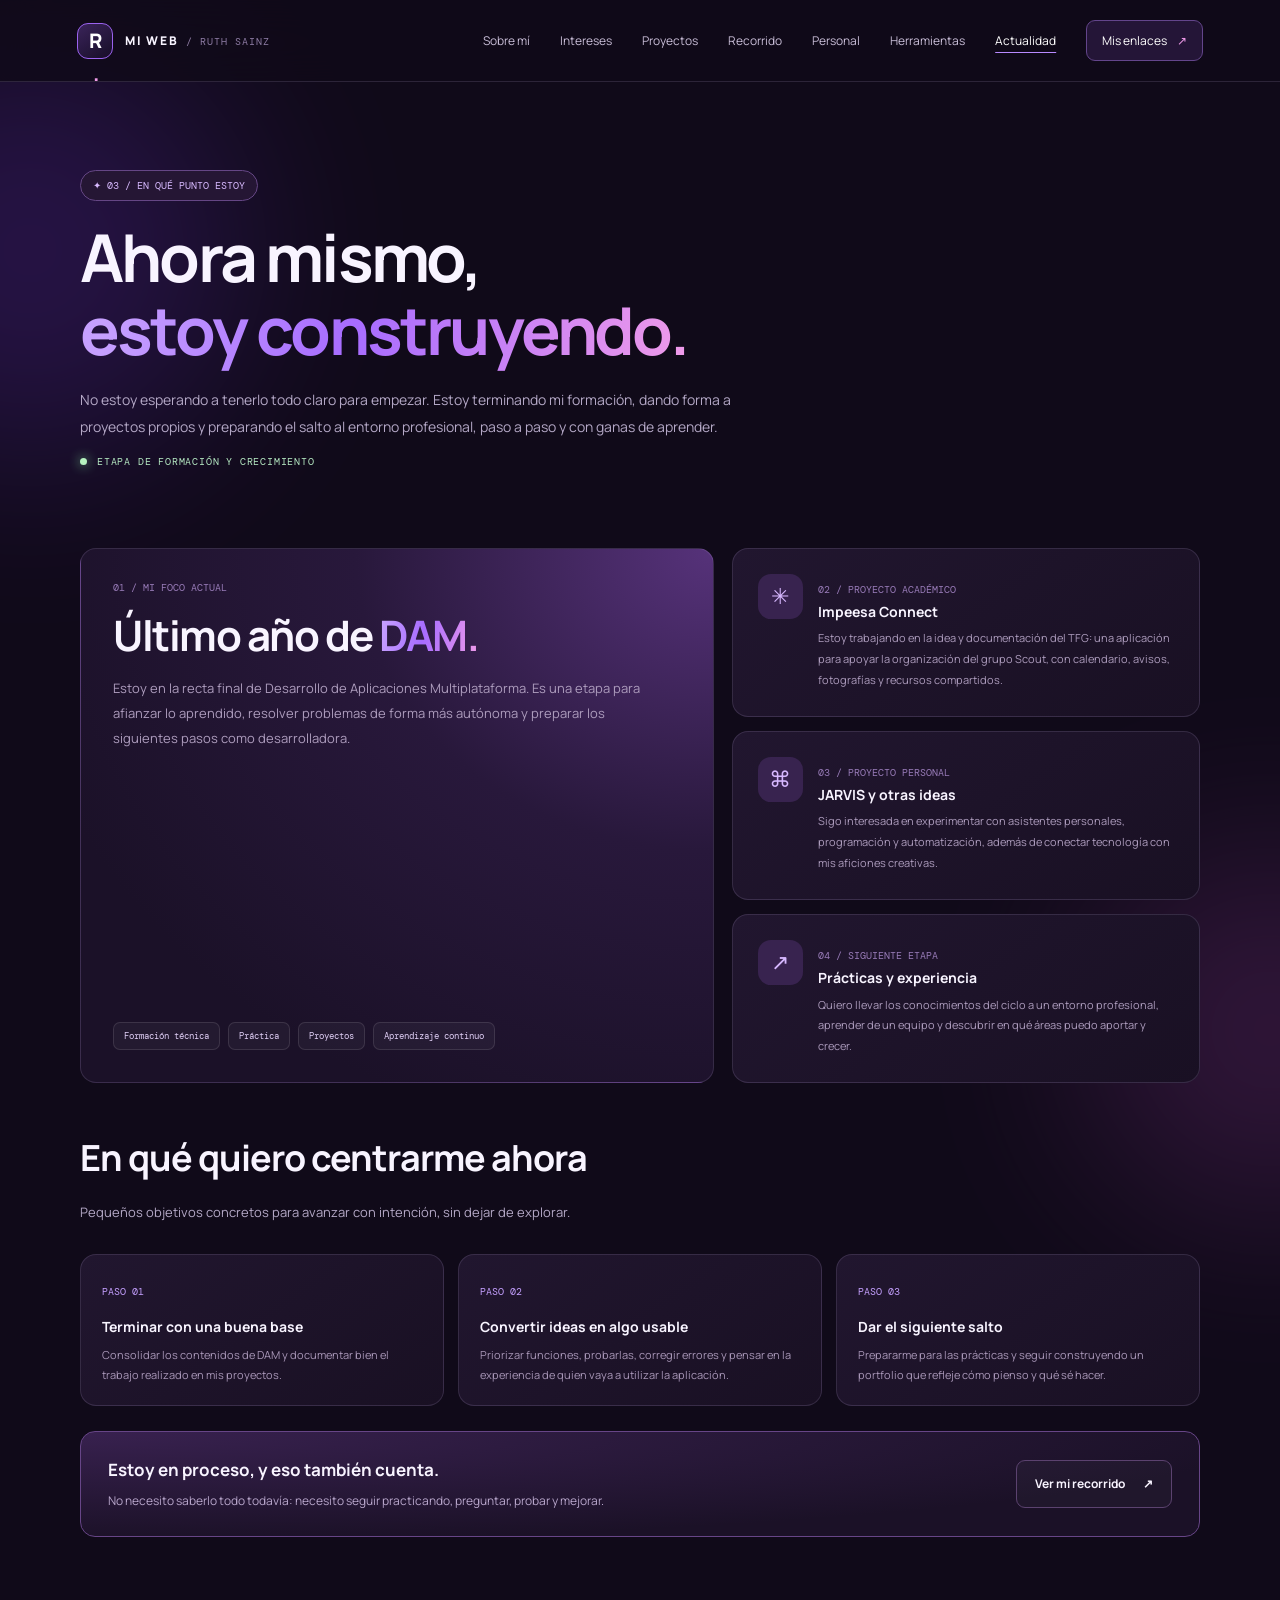
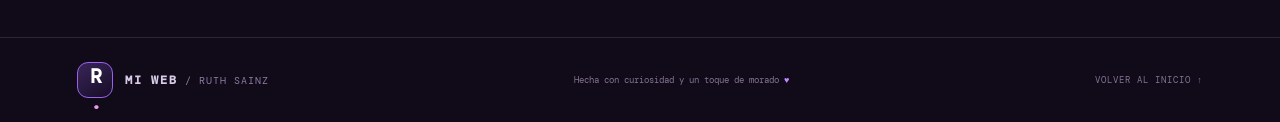
==== actualidad.html @ f266ec9e "mejoras" ====
<!DOCTYPE html><html lang="es"><head><meta charset="UTF-8"><meta name="viewport" content="width=device-width, initial-scale=1.0"><meta name="theme-color" content="#160d25"><meta name="description" content="Conoce en qué está centrada Ruth Sainz: último año de DAM, TFG Impeesa Connect, proyectos personales y preparación de prácticas."><meta property="og:type" content="website"><meta property="og:title" content="Ahora mismo | Ruth Sainz"><meta property="og:description" content="Conoce en qué está centrada Ruth Sainz: último año de DAM, TFG Impeesa Connect, proyectos personales y preparación de prácticas."><meta property="og:image" content="https://rutsaisan.github.io/Mi-PaginaWeb/img/og-preview.png"><title>Ahora mismo | Ruth Sainz</title><link rel="icon" href="img/favicon.png" type="image/png"><link rel="preconnect" href="https://fonts.googleapis.com"><link rel="preconnect" href="https://fonts.gstatic.com" crossorigin><link href="https://fonts.googleapis.com/css2?family=DM+Mono:wght@400;500&family=Manrope:wght@400;500;600;700;800&display=swap" rel="stylesheet"><link rel="stylesheet" href="styles.css"></head><body><div class="ambient ambient-one"></div><div class="ambient ambient-two"></div><header class="topbar"><a class="brand" href="index.html#inicio" aria-label="Ir al inicio"><span class="brand-mark">R<span>.</span></span><span>MI WEB<span class="brand-sub"> / RUTH SAINZ</span></span></a><button class="menu-toggle" type="button" aria-label="Abrir menú" aria-controls="menu-principal" aria-expanded="false">☰</button><nav class="nav" id="menu-principal" aria-label="Navegación principal"><a href="index.html#sobre-mi">Sobre mí</a><a href="index.html#intereses">Intereses</a><a href="index.html#proyectos">Proyectos</a><a href="recorrido.html">Recorrido</a><a href="personal.html">Personal</a><a href="herramientas.html">Herramientas</a><a href="actualidad.html" aria-current="page" class="current-page">Actualidad</a><a class="nav-cta" href="index.html#enlaces">Mis enlaces <span>↗</span></a></nav></header><main><section class="page-hero section-wrap"><div class="page-label">✦ 03 / EN QUÉ PUNTO ESTOY</div><h1>Ahora mismo,<br><span class="gradient-text">estoy construyendo.</span></h1><p>No estoy esperando a tenerlo todo claro para empezar. Estoy terminando mi formación, dando forma a proyectos propios y preparando el salto al entorno profesional, paso a paso y con ganas de aprender.</p><div class="current-status"><span class="status-dot"></span> ETAPA DE FORMACIÓN Y CRECIMIENTO</div></section><section class="page-content section-wrap"><div class="current-layout"><article class="page-card current-feature"><div><div class="page-number">01 / MI FOCO ACTUAL</div><h2>Último año de <span class="gradient-text">DAM.</span></h2><p>Estoy en la recta final de Desarrollo de Aplicaciones Multiplataforma. Es una etapa para afianzar lo aprendido, resolver problemas de forma más autónoma y preparar los siguientes pasos como desarrolladora.</p></div><div><div class="feature-bottom"><span>Formación técnica</span><span>Práctica</span><span>Proyectos</span><span>Aprendizaje continuo</span></div></div></article><div class="current-side"><article class="page-card current-mini"><div class="page-card-icon">✳</div><div><span class="page-number">02 / PROYECTO ACADÉMICO</span><h3>Impeesa Connect</h3><p>Estoy trabajando en la idea y documentación del TFG: una aplicación para apoyar la organización del grupo Scout, con calendario, avisos, fotografías y recursos compartidos.</p></div></article><article class="page-card current-mini"><div class="page-card-icon">⌘</div><div><span class="page-number">03 / PROYECTO PERSONAL</span><h3>JARVIS y otras ideas</h3><p>Sigo interesada en experimentar con asistentes personales, programación y automatización, además de conectar tecnología con mis aficiones creativas.</p></div></article><article class="page-card current-mini"><div class="page-card-icon">↗</div><div><span class="page-number">04 / SIGUIENTE ETAPA</span><h3>Prácticas y experiencia</h3><p>Quiero llevar los conocimientos del ciclo a un entorno profesional, aprender de un equipo y descubrir en qué áreas puedo aportar y crecer.</p></div></article></div></div><div class="next-steps"><h2 class="page-heading">En qué quiero centrarme ahora</h2><p class="page-intro">Pequeños objetivos concretos para avanzar con intención, sin dejar de explorar.</p><div class="step-list"><article class="page-card step-card"><span class="step-num">PASO 01</span><h3>Terminar con una buena base</h3><p>Consolidar los contenidos de DAM y documentar bien el trabajo realizado en mis proyectos.</p></article><article class="page-card step-card"><span class="step-num">PASO 02</span><h3>Convertir ideas en algo usable</h3><p>Priorizar funciones, probarlas, corregir errores y pensar en la experiencia de quien vaya a utilizar la aplicación.</p></article><article class="page-card step-card"><span class="step-num">PASO 03</span><h3>Dar el siguiente salto</h3><p>Prepararme para las prácticas y seguir construyendo un portfolio que refleje cómo pienso y qué sé hacer.</p></article></div></div><div class="page-callout"><div><h3>Estoy en proceso, y eso también cuenta.</h3><p>No necesito saberlo todo todavía: necesito seguir practicando, preguntar, probar y mejorar.</p></div><a class="button button-ghost" href="recorrido.html">Ver mi recorrido <span>↗</span></a></div></section></main><footer class="footer"><a class="brand" href="index.html#inicio"><span class="brand-mark">R<span>.</span></span><span>MI WEB<span class="brand-sub"> / RUTH SAINZ</span></span></a><span>Hecha con curiosidad y un toque de morado <span class="footer-heart" aria-hidden="true">♥</span></span><a href="index.html#inicio" class="back-top">VOLVER AL INICIO ↑</a></footer><script src="script.js"></script></body></html>
---- styles.css ----
:root{--bg:#100a19;--panel:#1a1127;--panel2:#211532;--purple:#a66bff;--purple2:#7c3aed;--pink:#f09be9;--text:#f8f4ff;--muted:#b4a8c6;--line:rgba(220,196,255,.14);--mono:"DM Mono",monospace;--sans:"Manrope",sans-serif}
*{box-sizing:border-box}html{scroll-behavior:smooth;scroll-padding-top:95px}body{margin:0;background:var(--bg);color:var(--text);font-family:var(--sans);line-height:1.65;overflow-x:clip}a{color:inherit;text-decoration:none}button{font:inherit}.ambient{position:absolute;pointer-events:none;filter:blur(95px);opacity:.19;border-radius:50%;z-index:-1}.ambient-one{width:420px;height:420px;background:#853bff;top:40px;left:-180px}.ambient-two{width:360px;height:360px;background:#c04bc7;top:850px;right:-170px}.topbar{height:82px;padding:0 max(6vw,24px);display:flex;align-items:center;justify-content:space-between;border-bottom:1px solid var(--line);position:sticky;top:0;z-index:20;background:rgba(16,10,25,.82);backdrop-filter:blur(18px)}.brand{display:flex;align-items:center;gap:12px;font-size:12px;letter-spacing:1.8px;font-weight:800}.brand-mark{display:grid;place-items:center;width:36px;height:36px;border:1px solid #9b62ef;border-radius:11px;color:#fff;font-size:20px;letter-spacing:-2px;background:linear-gradient(145deg,rgba(166,107,255,.28),rgba(124,58,237,.06))}.brand-mark span{color:var(--pink)}.brand-sub{color:#8e7ca4;font-family:var(--mono);font-weight:400;font-size:10px;letter-spacing:1px}.nav{display:flex;align-items:center;gap:30px;font-size:12px;color:#c9bed8}.nav a:not(.nav-cta):hover{color:#fff}.nav-cta{padding:10px 15px;border:1px solid #63458b;border-radius:9px;color:#fff;background:#241537}.nav-cta span{color:var(--pink);margin-left:8px}.menu-toggle{display:none;background:none;border:0;color:white;font-size:23px}.section-wrap{width:min(1120px,88%);margin-inline:auto}.hero{min-height:690px;padding:100px 0 95px;display:grid;grid-template-columns:1.08fr .92fr;align-items:center;position:relative}.eyebrow,.section-kicker,.project-label,.timeline-date{font:10px var(--mono);letter-spacing:1.7px;color:#bba0df}.eyebrow{display:flex;align-items:center;gap:10px}.status-dot,.timeline-status i{width:7px;height:7px;background:#b6f3c0;border-radius:50%;box-shadow:0 0 12px #83e69b}.hero h1{font-size:clamp(43px,5.6vw,72px);letter-spacing:-3.5px;line-height:1.12;margin:25px 0 23px;font-weight:800}.gradient-text{background:linear-gradient(100deg,#c6a0ff 5%,#a76cff 45%,#f09be9 100%);-webkit-background-clip:text;background-clip:text;color:transparent}.hero-lead{color:var(--muted);max-width:490px;font-size:15px;line-height:1.9}.hero-actions{display:flex;gap:12px;flex-wrap:wrap;margin-top:31px}.button{display:inline-flex;align-items:center;justify-content:center;gap:18px;padding:13px 18px;border-radius:9px;font-size:12px;font-weight:700;transition:.2s transform,.2s background}.button:hover,.link-card:hover{transform:translateY(-3px)}.button-primary{background:linear-gradient(110deg,#9655f7,#7540cb);box-shadow:0 8px 30px #7139bc33}.button-primary span{font-size:16px}.button-ghost{border:1px solid #5b426f;background:rgba(255,255,255,.025)}.button-ghost:hover{background:#261735}.hero-meta{display:flex;align-items:center;gap:13px;margin-top:36px;color:#9385a5;font:10px var(--mono);flex-wrap:wrap}.hero-meta i{display:inline-block;width:5px;height:5px;border-radius:50%;background:#bd8aff;margin-right:7px}.meta-separator{color:#a66bff}.hero-art{position:relative;min-height:430px;display:grid;place-items:center}.code-window{position:relative;width:min(390px,100%);background:linear-gradient(145deg,#211631,#160f22);border:1px solid #61427e;border-radius:15px;overflow:hidden;box-shadow:0 25px 90px #0008,0 0 55px #a05bff18;transform:rotate(1.5deg);z-index:2}.window-bar{height:44px;display:flex;align-items:center;justify-content:space-between;padding:0 15px;border-bottom:1px solid var(--line);font:10px var(--mono);color:#9886b1}.window-dots{display:flex;gap:5px}.window-dots b{width:7px;height:7px;border-radius:50%;background:#b56bce}.window-dots b:nth-child(2){background:#b795ed}.window-dots b:nth-child(3){background:#6bceaa}.window-lock{font-size:14px}.code-content{padding:24px 17px 28px;font:12px/2.1 var(--mono);white-space:nowrap}.line-no{display:inline-block;width:28px;color:#645576;font-size:10px}.code-purple{color:#bd9aff}.code-pink{color:#f3a3dc}.code-green{color:#a9e7c3}.code-yellow{color:#f5ce91}.code-muted{color:#746487}.code-spacer{height:12px}.cursor{display:inline-block;width:6px;height:14px;background:#b789ff;vertical-align:middle;animation:blink 1s steps(2,start) infinite}@keyframes blink{to{visibility:hidden}}.orbit{position:absolute;border:1px solid #a56bff25;border-radius:50%;width:390px;height:390px}.orbit-b{width:470px;height:470px;border-style:dashed;opacity:.65}.floating-chip{position:absolute;z-index:3;padding:10px 13px;background:#261936;border:1px solid #674588;border-radius:9px;box-shadow:0 10px 30px #0004;font:10px var(--mono);color:#e7d8ff}.chip-top{top:61px;right:0}.chip-bottom{bottom:55px;left:-3px}.chip-icon{color:#f09be9;margin-right:7px}.pulse-icon{color:#bba0ff;margin-right:7px}.hero-spark{position:absolute;color:#d5b9ff}.spark-one{top:85px;left:40px;font-size:25px}.spark-two{bottom:72px;right:27px;font-size:32px}.scroll-hint{position:absolute;bottom:25px;left:0;display:flex;align-items:center;gap:12px;color:#776787;font:9px var(--mono);letter-spacing:1.6px}.scroll-line{width:32px;height:1px;background:#a66bff}.intro-section{padding:90px 0 105px;border-top:1px solid var(--line)}.section-kicker{margin-bottom:22px}.intro-grid{display:grid;grid-template-columns:1fr 1fr;gap:70px;align-items:start}.intro-grid h2,.section-heading h2,.learning-grid h2,.links-panel h2{font-size:clamp(31px,4vw,48px);letter-spacing:-1.8px;line-height:1.2;margin:0;font-weight:800}.intro-copy{color:var(--muted);font-size:13px;line-height:1.95}.intro-copy p{margin:0 0 13px}.intro-copy strong{color:#e8dcf8}.value-strip{margin-top:50px;border:1px solid var(--line);background:#1b1227a6;border-radius:13px;padding:22px 25px;display:grid;grid-template-columns:repeat(3,1fr);gap:20px}.value-strip>div{display:flex;align-items:center;gap:14px}.value-symbol{display:grid;place-items:center;width:39px;height:39px;border-radius:10px;background:#36204d;color:#caa5ff;font-size:20px}.value-strip b,.value-strip small{display:block}.value-strip b{font-size:12px}.value-strip small{color:#9888ac;font-size:10px;margin-top:3px}.interests-section{padding:95px 0 105px;background:linear-gradient(180deg,#191025 0%,#140d1e 100%);border-block:1px solid var(--line)}.section-heading{display:flex;justify-content:space-between;align-items:end;gap:40px;margin-bottom:38px}.section-heading h2{font-size:clamp(31px,4vw,45px)}.section-heading>p{max-width:350px;color:var(--muted);font-size:12px;line-height:1.9;margin:0 0 4px}.interest-grid{display:grid;grid-template-columns:repeat(3,1fr);gap:15px}.interest-card{position:relative;min-height:240px;padding:24px;background:linear-gradient(145deg,#21162f,#1a1126);border:1px solid var(--line);border-radius:13px;overflow:hidden;transition:transform .2s,border-color .2s}.interest-card:hover{transform:translateY(-4px);border-color:#8255ac}.interest-featured{background:linear-gradient(145deg,#302044,#20142f);border-color:#67458c}.card-top{display:flex;justify-content:space-between;align-items:center;margin-bottom:24px}.interest-icon{display:grid;place-items:center;width:39px;height:39px;border-radius:10px;background:#3b2455;color:#d6b5ff;font:18px var(--mono)}.card-index{font:10px var(--mono);color:#6f5c82}.interest-card h3{font-size:16px;margin:0 0 9px;letter-spacing:-.4px}.interest-card p{font-size:11px;color:#aa9bb9;line-height:1.85;margin:0 0 20px;max-width:330px}.tag-row{display:flex;gap:6px;flex-wrap:wrap}.tag-row span{font:9px var(--mono);color:#c3a6e8;border:1px solid #61477b88;background:#3a24501c;padding:5px 8px;border-radius:5px}.card-decoration{position:absolute;right:18px;bottom:-30px;font:68px var(--mono);color:#b27aff0d;letter-spacing:-10px}.interest-note{background:linear-gradient(140deg,#2a1a3b,#1c1229);display:flex;flex-direction:column;justify-content:center}.note-stars{color:#c5a0ff;letter-spacing:12px;font-size:20px;margin-bottom:16px}.interest-note p{font-size:17px;line-height:1.7;color:#e8dff4;margin-bottom:20px}.interest-note em{color:#d0aaff;font-style:normal}.note-signature{font:9px var(--mono);letter-spacing:.7px;color:#8d79a5}.projects-section{padding:105px 0}.project-list{border-top:1px solid var(--line)}.project-row{display:grid;grid-template-columns:35px 60px 1fr 30px;align-items:center;gap:22px;padding:28px 12px;border-bottom:1px solid var(--line);transition:background .2s}.project-row:hover{background:#ffffff04}.project-number{font:11px var(--mono);color:#806d96}.project-symbol{width:58px;height:58px;border-radius:13px;display:grid;place-items:center;font-weight:800;font-size:17px;position:relative}.project-symbol span{font-size:11px;position:absolute;right:7px;top:5px}.symbol-purple{background:#382452;color:#d4b4ff}.symbol-pink{background:#40213f;color:#f5a9e3}.symbol-blue{background:#232944;color:#b4c4ff}.project-label{font-size:9px;margin-bottom:5px}.project-info h3{font-size:17px;margin:0 0 5px}.project-info p{max-width:700px;font-size:11px;color:#a99bb8;margin:0 0 12px;line-height:1.8}.project-arrow{color:#b68aff;font-size:22px;text-align:right}.projects-footer{display:flex;justify-content:space-between;gap:15px;align-items:center;margin-top:28px;color:#a294b3;font-size:11px}.text-link{color:#d1afff;font-weight:700}.text-link span{margin-left:8px}.learning-section{padding:95px 0;background:linear-gradient(115deg,#1c122a,#160e20 60%,#21132d);border-block:1px solid var(--line)}.learning-grid{display:grid;grid-template-columns:1fr .8fr;gap:110px}.learning-grid h2{font-size:clamp(35px,4vw,49px)}.learning-lead{max-width:410px;color:var(--muted);font-size:12px;line-height:1.9;margin:22px 0 25px}.timeline{border-left:1px solid #62477a;padding-left:28px;margin:7px 0}.timeline-item{position:relative;padding:0 0 31px}.timeline-item:last-child{padding-bottom:0}.timeline-point{position:absolute;left:-34px;top:2px;width:11px;height:11px;border-radius:50%;border:2px solid #8d5fbd;background:#1a1127}.timeline-item.active .timeline-point{background:#b48aff;box-shadow:0 0 15px #a66bff99}.timeline-date{font-size:9px}.timeline-item h3{font-size:14px;margin:8px 0 5px}.timeline-item p{font-size:11px;color:#a99bb8;line-height:1.8;margin:0;max-width:350px}.timeline-status{display:inline-flex;align-items:center;gap:7px;font:9px var(--mono);color:#a8e6b9;margin-top:10px}.timeline-status i{width:5px;height:5px}.links-section{padding:105px 0}.links-panel{display:grid;grid-template-columns:1fr .85fr;gap:60px;align-items:center;padding:40px;background:radial-gradient(ellipse at top left,#3b2358 0%,#211430 55%,#1a1126 100%);border:1px solid #644481;border-radius:18px;position:relative;overflow:hidden}.links-panel:after{content:"";position:absolute;width:260px;height:260px;border:1px solid #a66bff18;border-radius:50%;right:-100px;top:-130px;box-shadow:0 0 0 35px #a66bff06,0 0 0 70px #a66bff04;pointer-events:none}.links-panel h2{font-size:clamp(32px,4vw,44px)}.links-panel p{font-size:12px;color:#b6a6c9;max-width:330px;line-height:1.9;margin:17px 0 0}.link-buttons{display:grid;gap:9px;z-index:1}.link-card{display:flex;align-items:center;gap:13px;padding:13px 15px;border:1px solid #6a4a84a3;background:#1a1128a8;border-radius:10px;transition:.2s transform,.2s border-color}.link-card:hover{border-color:#ba8aff}.link-card-icon{display:grid;place-items:center;width:38px;height:38px;background:#39244f;border-radius:9px;color:#d5b6ff;font-size:18px}.link-card b,.link-card small{display:block}.link-card b{font-size:11px}.link-card small{font-size:9px;color:#9c8bad;margin-top:2px}.link-out{margin-left:auto;color:#d2adff;font-size:17px}.footer{padding:24px max(6vw,24px);border-top:1px solid var(--line);display:flex;justify-content:space-between;align-items:center;gap:20px;color:#847494;font:9px var(--mono)}.footer .brand{color:#d8cbe7}.footer-heart{color:#c18aff}.back-top{letter-spacing:1px}.back-top:hover{color:#d5b6ff}
@media(max-width:850px){.nav{gap:15px}.hero{grid-template-columns:1fr 0.85fr;gap:20px}.hero h1{font-size:clamp(42px,6vw,59px)}.hero-art{transform:scale(.9)}.interest-grid{grid-template-columns:repeat(2,1fr)}.learning-grid{gap:55px}.links-panel{gap:30px;padding:30px}.section-heading{align-items:start;flex-direction:column;gap:15px}.section-heading>p{max-width:500px}}
@media(max-width:650px){.topbar{height:70px}.menu-toggle{display:block}.nav{display:none;position:absolute;top:69px;left:0;right:0;padding:18px 6%;background:#170f22;border-bottom:1px solid var(--line);flex-direction:column;align-items:stretch;gap:0}.nav.open{display:flex}.nav a{padding:12px 0}.nav .nav-cta{padding:12px;margin-top:8px;text-align:center}.hero{display:flex;flex-direction:column;align-items:stretch;padding-top:65px;padding-bottom:90px;gap:15px}.hero h1{font-size:clamp(42px,11vw,62px);letter-spacing:-2.7px}.hero-lead{font-size:13px}.hero-art{min-height:380px;transform:none;margin-top:5px}.code-window{width:min(390px,94%)}.orbit{width:300px;height:300px}.orbit-b{width:350px;height:350px}.chip-top{right:0;top:25px}.chip-bottom{bottom:25px;left:0}.scroll-hint{bottom:20px}.intro-section,.interests-section,.projects-section,.learning-section,.links-section{padding:70px 0}.intro-grid,.learning-grid,.links-panel{grid-template-columns:1fr;gap:25px}.intro-grid{gap:20px}.intro-grid h2,.section-heading h2{font-size:36px}.value-strip{grid-template-columns:1fr;gap:17px;padding:20px}.interest-grid{grid-template-columns:1fr}.interest-card{min-height:205px}.project-row{grid-template-columns:22px 48px 1fr 18px;gap:11px;padding:22px 0}.project-symbol{width:46px;height:46px;font-size:14px}.project-info h3{font-size:15px}.project-info p{font-size:10px}.project-label{font-size:8px;letter-spacing:1px}.projects-footer{align-items:flex-start;flex-direction:column}.links-panel{padding:26px 21px}.links-panel h2{font-size:37px}.footer{flex-wrap:wrap;justify-content:center;text-align:center}.footer>span{order:3;width:100%}.brand{font-size:10px}.brand-sub{font-size:8px}}
@media(max-width:380px){.hero-actions{flex-direction:column;align-items:stretch}.hero-meta{font-size:9px}.code-content{font-size:10px;padding-inline:10px}.line-no{width:23px}.project-row{grid-template-columns:18px 42px 1fr 14px;gap:8px}.project-symbol{width:40px;height:40px}.project-info p{line-height:1.6}.tag-row span{font-size:8px}}
@media(prefers-reduced-motion:reduce){html{scroll-behavior:auto}*,*:before,*:after{animation-duration:.01ms!important;animation-iteration-count:1!important;transition-duration:.01ms!important}}


/* Nuevas secciones: actualidad, intereses personales y herramientas */
:focus-visible{outline:2px solid #d0aaff;outline-offset:4px;border-radius:4px}
.now-section{padding:0 0 35px}
.now-card{display:grid;grid-template-columns:54px 1fr auto;gap:22px;align-items:center;padding:25px 28px;border:1px solid #6b4a8b;border-radius:15px;background:linear-gradient(110deg,#2a1a3d,#1b1128 75%);box-shadow:0 18px 55px #0002}
.now-icon{display:grid;place-items:center;width:50px;height:50px;border-radius:14px;background:#3c2554;color:#d4b4ff;font-size:24px}
.now-copy .section-kicker{margin-bottom:6px}
.now-copy h2{font-size:clamp(18px,2.4vw,24px);margin:0 0 6px;letter-spacing:-.6px}
.now-copy p{max-width:680px;color:var(--muted);font-size:12px;line-height:1.8;margin:0}
.now-status{display:flex;align-items:center;gap:9px;color:#cbb6e6;font:9px var(--mono);white-space:nowrap}
.now-status .status-dot{flex-shrink:0}
.beyond-section{padding:85px 0 70px}
.beyond-section .section-heading,.toolbox-section .section-heading{margin-bottom:30px}
.personal-grid{display:grid;grid-template-columns:repeat(5,minmax(0,1fr));gap:12px}
.personal-card{min-height:235px;position:relative;overflow:hidden;padding:21px 18px;border:1px solid var(--line);border-radius:13px;background:linear-gradient(150deg,#251834,#181020);transition:transform .22s,border-color .22s,background .22s}
.personal-card:after{content:"";position:absolute;width:130px;height:130px;border:1px solid #b78aff16;border-radius:50%;right:-58px;bottom:-58px;box-shadow:0 0 0 20px #b78aff08,0 0 0 40px #b78aff05;pointer-events:none}
.personal-card:hover{transform:translateY(-4px);border-color:#8b61b1;background:linear-gradient(150deg,#302044,#1c1229)}
.personal-icon{display:grid;place-items:center;width:40px;height:40px;border-radius:11px;background:#3b2455;color:#d6b5ff;font-size:20px;margin-bottom:27px}
.personal-number{position:absolute;top:25px;right:17px;font:10px var(--mono);color:#756188}
.personal-card h3{font-size:15px;margin:0 0 8px}
.personal-card p{font-size:11px;line-height:1.8;color:#b4a6c3;margin:0}
.personal-dance .personal-icon{background:#482541;color:#f4b5e8}
.personal-games .personal-icon{background:#2b2d4a;color:#c4caff}
.personal-scouts .personal-icon{background:#294039;color:#a9e7c3}
.personal-books .personal-icon{background:#3a304a;color:#e0c6ff}
.toolbox-section{padding:45px 0 95px}
.toolbox-grid{display:grid;grid-template-columns:repeat(3,minmax(0,1fr));gap:14px}
.toolbox-card{padding:23px;border:1px solid var(--line);border-radius:13px;background:linear-gradient(145deg,#21162f,#1a1126);min-width:0}
.toolbox-next{background:linear-gradient(145deg,#2b1b3c,#1c1229);border-color:#684887}
.toolbox-heading{display:flex;align-items:center;gap:13px;margin-bottom:20px}
.toolbox-icon{display:grid;place-items:center;width:43px;height:43px;flex-shrink:0;border-radius:11px;background:#3b2455;color:#d6b5ff;font:18px var(--mono)}
.toolbox-heading h3{font-size:14px;margin:0 0 3px}
.toolbox-heading p{font-size:10px;color:#a99bb8;margin:0}
.skill-tags{display:flex;gap:7px;flex-wrap:wrap}
.skill-tags span{padding:7px 10px;border:1px solid #6b4d85;background:#39244f55;border-radius:7px;color:#ddc8f5;font:10px var(--mono)}
.contact-cta{display:inline-flex;align-items:center;gap:10px;margin-top:18px;padding:10px 13px;border:1px solid #8060a0;border-radius:8px;background:#2a1b3b;color:#f5eaff;font-size:11px;font-weight:700;transition:transform .2s,border-color .2s}
.contact-cta:hover{transform:translateY(-2px);border-color:#d0aaff}
.reveal{opacity:1;transform:none}
.js-motion .reveal{opacity:0;transform:translateY(18px);transition:opacity .65s ease,transform .65s ease}
.js-motion .reveal.is-visible{opacity:1;transform:translateY(0)}
@media(max-width:1000px){
  .personal-grid{grid-template-columns:repeat(3,minmax(0,1fr))}
  .personal-card{min-height:210px}
}
@media(max-width:850px){
  .now-card{grid-template-columns:48px 1fr;gap:16px}
  .now-status{grid-column:2;white-space:normal}
  .toolbox-grid{grid-template-columns:repeat(2,minmax(0,1fr))}
  .toolbox-next{grid-column:1/-1}
}
@media(max-width:650px){
  .now-section{padding-bottom:15px}
  .now-card{grid-template-columns:1fr;padding:22px;gap:12px}
  .now-icon{width:42px;height:42px}
  .now-status{grid-column:1;margin-top:2px}
  .beyond-section{padding:65px 0 45px}
  .personal-grid{grid-template-columns:repeat(2,minmax(0,1fr));gap:10px}
  .personal-card{padding:18px 15px;min-height:220px}
  .personal-icon{margin-bottom:22px}
  .toolbox-section{padding:25px 0 65px}
  .toolbox-grid{grid-template-columns:1fr}
  .toolbox-next{grid-column:auto}
}
@media(max-width:390px){
  .personal-grid{grid-template-columns:1fr}
  .personal-card{min-height:175px}
  .personal-icon{margin-bottom:18px}
  .toolbox-card{padding:19px}
}
@media(prefers-reduced-motion:reduce){
  .js-motion .reveal{opacity:1;transform:none;transition:none}
  .personal-card:hover,.button:hover,.link-card:hover,.contact-cta:hover{transform:none}
}


/* Páginas interiores */
.page-hero{padding:88px 0 55px;position:relative}.page-hero .eyebrow{margin-bottom:20px}.page-hero h1{font-size:clamp(40px,6vw,66px);letter-spacing:-2.8px;line-height:1.1;margin:0 0 20px}.page-hero p{max-width:690px;color:var(--muted);font-size:14px;line-height:1.95}.page-hero .page-label{display:inline-flex;gap:9px;align-items:center;border:1px solid #654685;background:#251634;border-radius:999px;padding:8px 12px;color:#d8baff;font:10px var(--mono);margin-bottom:20px}.page-content{padding:25px 0 100px}.page-heading{font-size:clamp(25px,3.4vw,36px);letter-spacing:-1px;margin:0 0 12px}.page-intro{max-width:680px;color:var(--muted);font-size:13px;line-height:1.9;margin:0 0 30px}.page-card{background:linear-gradient(145deg,#21162f,#191023);border:1px solid var(--line);border-radius:16px;padding:25px;transition:transform .25s,border-color .25s,box-shadow .25s}.page-card:hover{transform:translateY(-4px);border-color:#8056a8;box-shadow:0 15px 40px #0002}.page-grid{display:grid;grid-template-columns:repeat(3,minmax(0,1fr));gap:16px}.page-card h2,.page-card h3{margin:10px 0 9px}.page-card p{color:#ad9cbd;font-size:12px;line-height:1.9;margin:0}.page-card-icon{display:grid;place-items:center;width:45px;height:45px;border-radius:13px;background:#38234f;color:#d7b8ff;font-size:22px}.page-number{font:10px var(--mono);color:#987bb8}.page-callout{margin-top:25px;padding:24px 27px;border:1px solid #674587;border-radius:15px;background:radial-gradient(ellipse at top left,#38214f,#1b1127 75%);display:flex;align-items:center;justify-content:space-between;gap:25px}.page-callout h3{margin:0 0 6px;font-size:17px}.page-callout p{margin:0;color:#b8a6cb;font-size:12px;line-height:1.8}.page-callout .button{white-space:nowrap}
/* Caja de herramientas interactiva */
.tool-controls{display:flex;flex-wrap:wrap;gap:9px;margin:0 0 25px}.tool-filter{border:1px solid #5b426f;border-radius:999px;padding:10px 15px;background:#1b1227;color:#c8b7da;font-size:11px;cursor:pointer;transition:.2s}.tool-filter:hover,.tool-filter[aria-pressed="true"]{background:#6f3db0;border-color:#b28aff;color:white}.tool-layout{display:grid;grid-template-columns:1.2fr .8fr;gap:18px;align-items:stretch}.tool-catalog{display:grid;grid-template-columns:repeat(2,minmax(0,1fr));gap:12px}.tool-item{display:flex;gap:14px;align-items:center;text-align:left;min-height:104px;color:var(--text);font:inherit;cursor:pointer}.tool-item[aria-pressed="true"]{border-color:#b58aff;background:linear-gradient(145deg,#342044,#21142f);box-shadow:0 0 0 1px #a66bff22}.tool-item[hidden]{display:none}.tool-mark{width:45px;height:45px;flex:0 0 45px;display:grid;place-items:center;border-radius:12px;background:#3a2551;color:#d5b3ff;font:13px var(--mono)}.tool-item b{display:block;font-size:13px}.tool-item small{display:block;color:#a997b8;font-size:10px;margin-top:4px}.tool-detail{position:relative;overflow:hidden;min-height:260px;display:flex;flex-direction:column;justify-content:space-between}.tool-detail:after{content:'{ }';position:absolute;right:12px;bottom:-32px;font:100px var(--mono);color:#b17aff0b;pointer-events:none}.tool-detail .detail-kicker{font:10px var(--mono);letter-spacing:1.4px;color:#b99bdf}.tool-detail h3{font-size:25px;letter-spacing:-.8px}.tool-detail p{max-width:400px}.tool-detail .detail-tags{display:flex;gap:7px;flex-wrap:wrap;margin-top:20px}.detail-tags span{font:9px var(--mono);padding:6px 9px;border:1px solid #694987;border-radius:6px;color:#d4b7f5}.tool-note{font-size:10px!important;margin-top:16px!important;color:#8e7ba2!important}
/* Actualidad */
.current-status{display:flex;gap:10px;align-items:center;color:#b5e9c2;font:10px var(--mono);letter-spacing:.8px}.current-status .status-dot{flex:0 0 7px}.current-layout{display:grid;grid-template-columns:1.15fr .85fr;gap:18px}.current-feature{min-height:340px;padding:32px;display:flex;flex-direction:column;justify-content:space-between;background:radial-gradient(ellipse at 100% 0%,#56327a 0%,#28183b 40%,#1b1128 80%)}.current-feature h2{font-size:clamp(28px,3.5vw,42px);letter-spacing:-1.5px;line-height:1.2;margin:16px 0}.current-feature p{font-size:13px;max-width:540px}.current-feature .feature-bottom{display:flex;gap:8px;flex-wrap:wrap;margin-top:28px}.current-feature .feature-bottom span{padding:7px 10px;background:#ffffff0a;border:1px solid #ffffff1c;border-radius:7px;font:9px var(--mono);color:#e1d0f7}.current-side{display:grid;gap:14px}.current-mini{display:flex;gap:15px;align-items:flex-start}.current-mini .page-card-icon{flex:0 0 45px}.current-mini h3{margin:0 0 5px;font-size:14px}.current-mini p{font-size:11px}.progress-track{height:5px;background:#3a294b;border-radius:99px;margin-top:15px;overflow:hidden}.progress-track span{display:block;width:72%;height:100%;background:linear-gradient(90deg,#8a4fff,#e09be9);border-radius:99px}.next-steps{margin-top:45px}.step-list{display:grid;grid-template-columns:repeat(3,minmax(0,1fr));gap:14px}.step-card{padding:21px}.step-card .step-num{font:10px var(--mono);color:#c5a0ff}.step-card h3{font-size:14px;margin:12px 0 7px}.step-card p{font-size:11px;color:#a997b8;line-height:1.8;margin:0}
/* Línea temporal interactiva */
.timeline-explorer{display:grid;grid-template-columns:.75fr 1.25fr;gap:32px;align-items:start}.timeline-nav{position:relative;display:grid;gap:10px}.timeline-nav:before{content:'';position:absolute;left:22px;top:24px;bottom:24px;width:1px;background:#64477d}.timeline-choice{position:relative;z-index:1;display:grid;grid-template-columns:46px 1fr;gap:13px;align-items:center;width:100%;text-align:left;padding:14px;background:#1b1227;border:1px solid var(--line);border-radius:12px;color:var(--text);cursor:pointer;transition:.2s}.timeline-choice:hover,.timeline-choice[aria-pressed="true"]{background:#2b1a3d;border-color:#9665c5;transform:translateX(3px)}.timeline-node{width:18px;height:18px;border-radius:50%;border:2px solid #9871c2;background:#1b1227;justify-self:center;box-shadow:0 0 0 5px #1b1227}.timeline-choice[aria-pressed="true"] .timeline-node{background:#c39bff;border-color:#c39bff;box-shadow:0 0 0 5px #38234e,0 0 18px #a66bff77}.timeline-choice small{display:block;font:9px var(--mono);letter-spacing:1px;color:#b99bdf}.timeline-choice b{display:block;font-size:12px;margin-top:3px}.timeline-detail{min-height:320px;position:relative;overflow:hidden;background:radial-gradient(ellipse at top right,#3a2352,#1b1228 70%)}.timeline-detail .detail-top{display:flex;align-items:center;justify-content:space-between;gap:15px}.timeline-detail .detail-year{font:11px var(--mono);color:#d2afff;letter-spacing:1px}.timeline-detail h2{font-size:clamp(25px,3vw,34px);letter-spacing:-1px;margin:22px 0 12px}.timeline-detail p{font-size:13px;line-height:1.95;color:#b6a6c7;max-width:600px}.timeline-detail ul{padding-left:19px;color:#c8b9d6;font-size:12px;line-height:2}.timeline-detail .detail-badge{display:inline-block;border:1px solid #75549a;color:#d9c1f8;border-radius:7px;padding:7px 10px;font:9px var(--mono);margin-top:12px}.timeline-detail .timeline-watermark{position:absolute;right:18px;bottom:-40px;font:140px var(--mono);color:#c69aff08;pointer-events:none}
@media(max-width:900px){.page-grid{grid-template-columns:repeat(2,minmax(0,1fr))}.tool-layout,.current-layout,.timeline-explorer{grid-template-columns:1fr}.timeline-nav{grid-template-columns:repeat(2,minmax(0,1fr))}.timeline-nav:before{display:none}.step-list{grid-template-columns:1fr}.current-feature{min-height:300px}}
@media(max-width:650px){.page-hero{padding:60px 0 35px}.page-content{padding-bottom:70px}.page-grid,.tool-catalog,.timeline-nav{grid-template-columns:1fr}.page-callout{align-items:flex-start;flex-direction:column}.page-callout .button{white-space:normal}.tool-layout{gap:12px}.tool-detail{min-height:230px}.current-feature{padding:24px;min-height:320px}.timeline-explorer{gap:20px}.timeline-detail{min-height:300px}.page-hero h1{letter-spacing:-2px}}

.nav a.current-page{color:#fff;text-decoration:underline;text-decoration-color:#b88aff;text-underline-offset:7px}.nav a:focus-visible,.tool-filter:focus-visible,.tool-item:focus-visible,.timeline-choice:focus-visible{outline:2px solid #c4a0ff;outline-offset:3px}
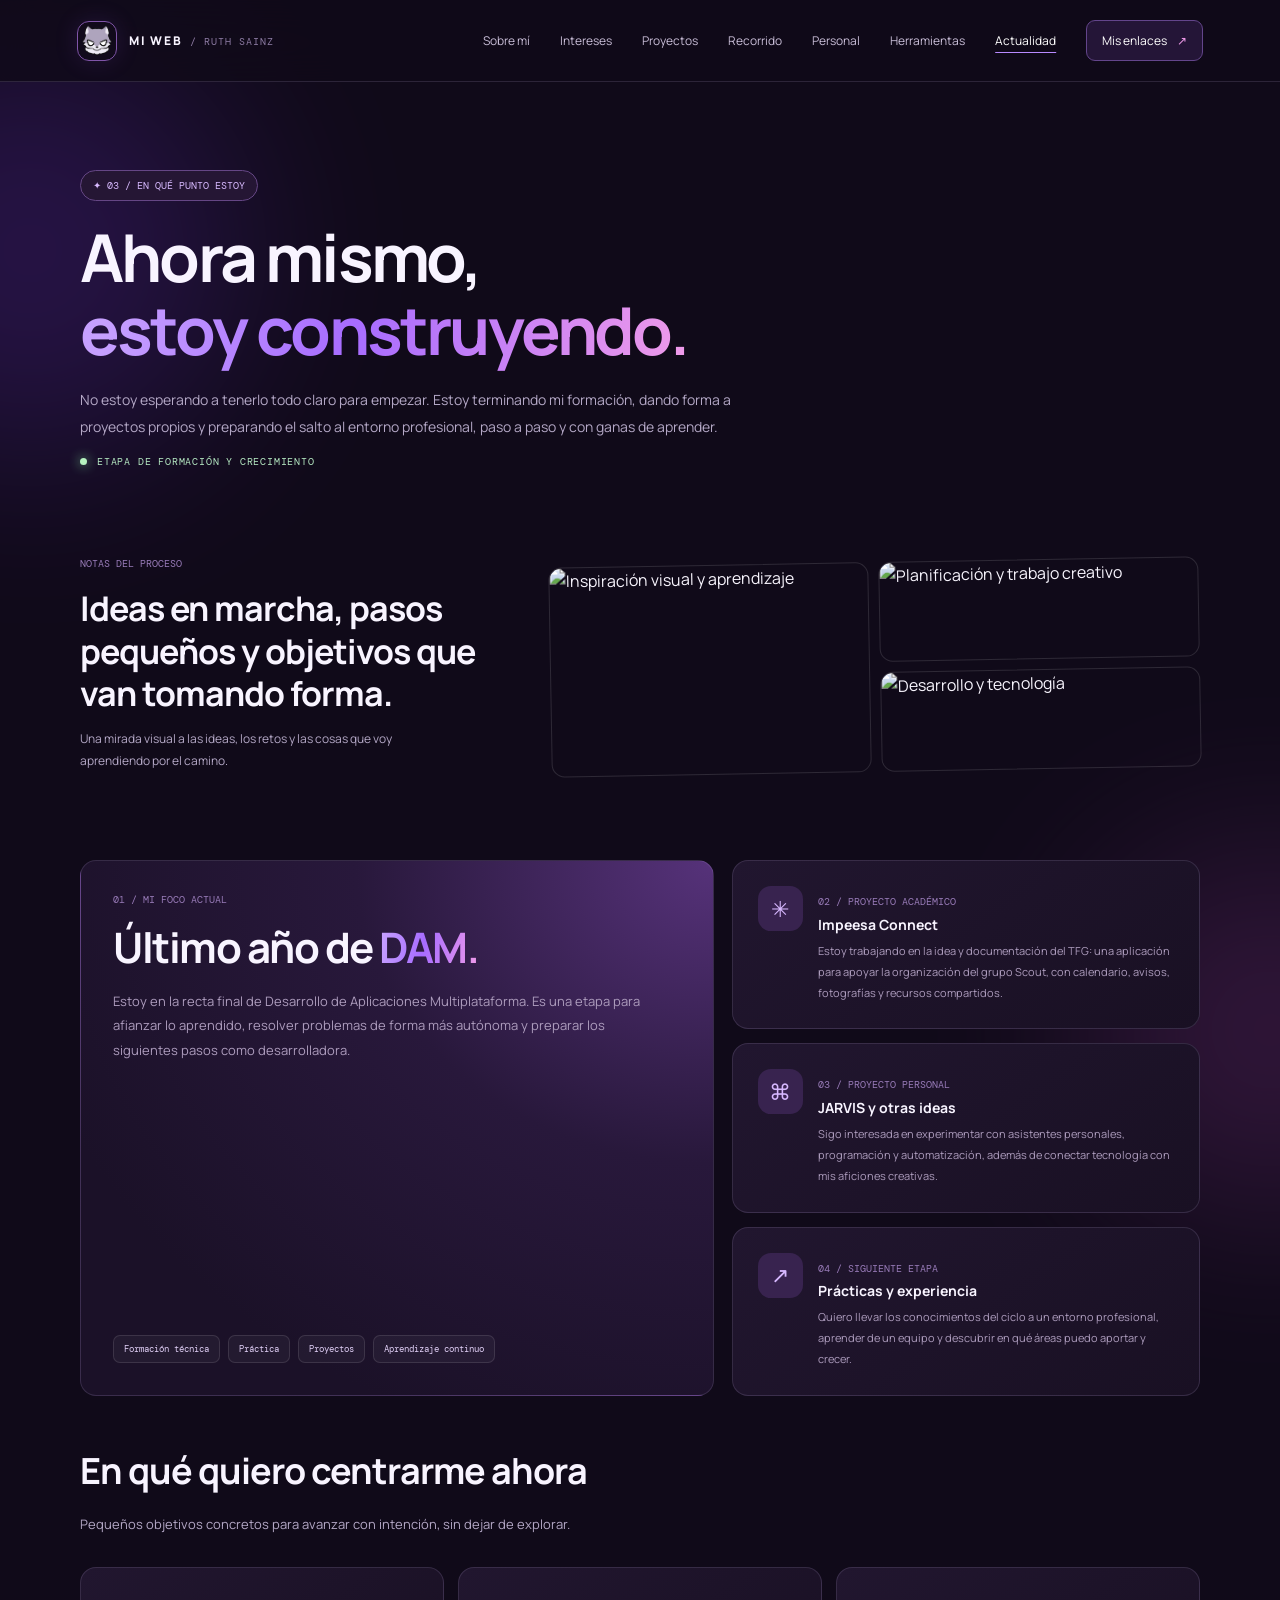
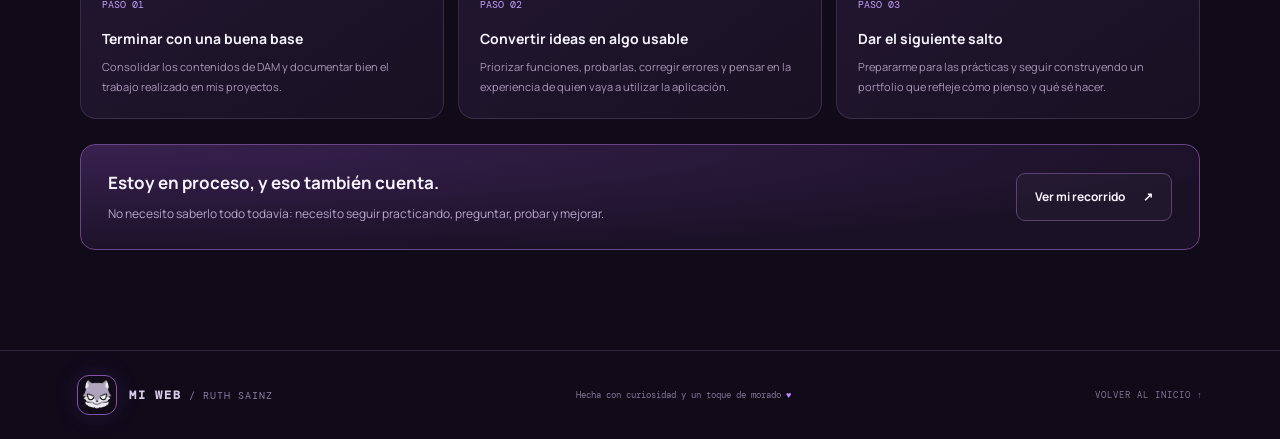
==== commit f5bb66a7: "mejoras personal" ====
--- a/actualidad.html
+++ b/actualidad.html
@@ -1 +1,169 @@
-<!DOCTYPE html><html lang="es"><head><meta charset="UTF-8"><meta name="viewport" content="width=device-width, initial-scale=1.0"><meta name="theme-color" content="#160d25"><meta name="description" content="Conoce en qué está centrada Ruth Sainz: último año de DAM, TFG Impeesa Connect, proyectos personales y preparación de prácticas."><meta property="og:type" content="website"><meta property="og:title" content="Ahora mismo | Ruth Sainz"><meta property="og:description" content="Conoce en qué está centrada Ruth Sainz: último año de DAM, TFG Impeesa Connect, proyectos personales y preparación de prácticas."><meta property="og:image" content="https://rutsaisan.github.io/Mi-PaginaWeb/img/og-preview.png"><title>Ahora mismo | Ruth Sainz</title><link rel="icon" href="img/favicon.png" type="image/png"><link rel="preconnect" href="https://fonts.googleapis.com"><link rel="preconnect" href="https://fonts.gstatic.com" crossorigin><link href="https://fonts.googleapis.com/css2?family=DM+Mono:wght@400;500&family=Manrope:wght@400;500;600;700;800&display=swap" rel="stylesheet"><link rel="stylesheet" href="styles.css"></head><body><div class="ambient ambient-one"></div><div class="ambient ambient-two"></div><header class="topbar"><a class="brand" href="index.html#inicio" aria-label="Ir al inicio"><span class="brand-mark">R<span>.</span></span><span>MI WEB<span class="brand-sub"> / RUTH SAINZ</span></span></a><button class="menu-toggle" type="button" aria-label="Abrir menú" aria-controls="menu-principal" aria-expanded="false">☰</button><nav class="nav" id="menu-principal" aria-label="Navegación principal"><a href="index.html#sobre-mi">Sobre mí</a><a href="index.html#intereses">Intereses</a><a href="index.html#proyectos">Proyectos</a><a href="recorrido.html">Recorrido</a><a href="personal.html">Personal</a><a href="herramientas.html">Herramientas</a><a href="actualidad.html" aria-current="page" class="current-page">Actualidad</a><a class="nav-cta" href="index.html#enlaces">Mis enlaces <span>↗</span></a></nav></header><main><section class="page-hero section-wrap"><div class="page-label">✦ 03 / EN QUÉ PUNTO ESTOY</div><h1>Ahora mismo,<br><span class="gradient-text">estoy construyendo.</span></h1><p>No estoy esperando a tenerlo todo claro para empezar. Estoy terminando mi formación, dando forma a proyectos propios y preparando el salto al entorno profesional, paso a paso y con ganas de aprender.</p><div class="current-status"><span class="status-dot"></span> ETAPA DE FORMACIÓN Y CRECIMIENTO</div></section><section class="page-content section-wrap"><div class="current-layout"><article class="page-card current-feature"><div><div class="page-number">01 / MI FOCO ACTUAL</div><h2>Último año de <span class="gradient-text">DAM.</span></h2><p>Estoy en la recta final de Desarrollo de Aplicaciones Multiplataforma. Es una etapa para afianzar lo aprendido, resolver problemas de forma más autónoma y preparar los siguientes pasos como desarrolladora.</p></div><div><div class="feature-bottom"><span>Formación técnica</span><span>Práctica</span><span>Proyectos</span><span>Aprendizaje continuo</span></div></div></article><div class="current-side"><article class="page-card current-mini"><div class="page-card-icon">✳</div><div><span class="page-number">02 / PROYECTO ACADÉMICO</span><h3>Impeesa Connect</h3><p>Estoy trabajando en la idea y documentación del TFG: una aplicación para apoyar la organización del grupo Scout, con calendario, avisos, fotografías y recursos compartidos.</p></div></article><article class="page-card current-mini"><div class="page-card-icon">⌘</div><div><span class="page-number">03 / PROYECTO PERSONAL</span><h3>JARVIS y otras ideas</h3><p>Sigo interesada en experimentar con asistentes personales, programación y automatización, además de conectar tecnología con mis aficiones creativas.</p></div></article><article class="page-card current-mini"><div class="page-card-icon">↗</div><div><span class="page-number">04 / SIGUIENTE ETAPA</span><h3>Prácticas y experiencia</h3><p>Quiero llevar los conocimientos del ciclo a un entorno profesional, aprender de un equipo y descubrir en qué áreas puedo aportar y crecer.</p></div></article></div></div><div class="next-steps"><h2 class="page-heading">En qué quiero centrarme ahora</h2><p class="page-intro">Pequeños objetivos concretos para avanzar con intención, sin dejar de explorar.</p><div class="step-list"><article class="page-card step-card"><span class="step-num">PASO 01</span><h3>Terminar con una buena base</h3><p>Consolidar los contenidos de DAM y documentar bien el trabajo realizado en mis proyectos.</p></article><article class="page-card step-card"><span class="step-num">PASO 02</span><h3>Convertir ideas en algo usable</h3><p>Priorizar funciones, probarlas, corregir errores y pensar en la experiencia de quien vaya a utilizar la aplicación.</p></article><article class="page-card step-card"><span class="step-num">PASO 03</span><h3>Dar el siguiente salto</h3><p>Prepararme para las prácticas y seguir construyendo un portfolio que refleje cómo pienso y qué sé hacer.</p></article></div></div><div class="page-callout"><div><h3>Estoy en proceso, y eso también cuenta.</h3><p>No necesito saberlo todo todavía: necesito seguir practicando, preguntar, probar y mejorar.</p></div><a class="button button-ghost" href="recorrido.html">Ver mi recorrido <span>↗</span></a></div></section></main><footer class="footer"><a class="brand" href="index.html#inicio"><span class="brand-mark">R<span>.</span></span><span>MI WEB<span class="brand-sub"> / RUTH SAINZ</span></span></a><span>Hecha con curiosidad y un toque de morado <span class="footer-heart" aria-hidden="true">♥</span></span><a href="index.html#inicio" class="back-top">VOLVER AL INICIO ↑</a></footer><script src="script.js"></script></body></html>+<!DOCTYPE html>
+<html lang="es">
+    <head>
+        <meta charset="UTF-8">
+        <meta name="viewport" content="width=device-width, initial-scale=1.0">
+        <meta name="theme-color" content="#160d25">
+        <meta name="description" content="Conoce en qué está centrada Ruth Sainz: último año de DAM, TFG Impeesa Connect, proyectos personales y preparación de prácticas.">
+        <meta property="og:type" content="website">
+        <meta property="og:title" content="Ahora mismo | Ruth Sainz">
+        <meta property="og:description" content="Conoce en qué está centrada Ruth Sainz: último año de DAM, TFG Impeesa Connect, proyectos personales y preparación de prácticas.">
+        <meta property="og:image" content="https://rutsaisan.github.io/Mi-PaginaWeb/img/og-preview.png">
+        <title>
+            Ahora mismo | Ruth Sainz
+        </title>
+        <link rel="icon" href="img/favicon.png" type="image/png">
+        <link rel="preconnect" href="https://fonts.googleapis.com">
+        <link rel="preconnect" href="https://fonts.gstatic.com" crossorigin>
+        <link href="https://fonts.googleapis.com/css2?family=DM+Mono:wght@400;500&family=Manrope:wght@400;500;600;700;800&display=swap" rel="stylesheet">
+        <link rel="stylesheet" href="styles.css">
+    </head>
+    <body>
+        <div class="ambient ambient-one">
+        </div>
+        <div class="ambient ambient-two">
+        </div>
+        <header class="topbar">
+            <a class="brand" href="index.html#inicio" aria-label="Ir al inicio"><img class="brand-logo" src="img/logo.png" alt="" width="40" height="40"><span>MI WEB<span class="brand-sub"> / RUTH SAINZ</span></span></a><button class="menu-toggle" type="button" aria-label="Abrir menú" aria-controls="menu-principal" aria-expanded="false">☰</button>
+            <nav class="nav" id="menu-principal" aria-label="Navegación principal">
+                <a href="index.html#sobre-mi">Sobre mí</a><a href="index.html#intereses">Intereses</a><a href="index.html#proyectos">Proyectos</a><a href="recorrido.html">Recorrido</a><a href="personal.html">Personal</a><a href="herramientas.html">Herramientas</a><a href="actualidad.html" aria-current="page" class="current-page">Actualidad</a><a class="nav-cta" href="index.html#enlaces">Mis enlaces <span>↗</span></a>
+            </nav>
+        </header>
+        <main>
+            <section class="page-hero section-wrap">
+                <div class="page-label">
+                    ✦ 03 / EN QUÉ PUNTO ESTOY
+                </div>
+                <h1>
+                    Ahora mismo,<br><span class="gradient-text">estoy construyendo.</span>
+                </h1>
+                <p>
+                    No estoy esperando a tenerlo todo claro para empezar. Estoy terminando mi formación, dando forma a proyectos propios y preparando el salto al entorno profesional, paso a paso y con ganas de aprender.
+                </p>
+                <div class="current-status">
+                    <span class="status-dot"></span> ETAPA DE FORMACIÓN Y CRECIMIENTO
+                </div>
+            </section>
+
+            <section class="visual-feature section-wrap reveal"><div class="visual-feature-copy"><span class="page-number">NOTAS DEL PROCESO</span><h2>Ideas en marcha, pasos pequeños y objetivos que van tomando forma.</h2><p>Una mirada visual a las ideas, los retos y las cosas que voy aprendiendo por el camino.</p></div><div class="visual-feature-images"><img src="https://images.unsplash.com/photo-1516321318423-f06f85e504b3?auto=format&fit=crop&w=900&q=80" alt="Inspiración visual y aprendizaje" loading="lazy"><img src="https://images.unsplash.com/photo-1454165804606-c3d57bc86b40?auto=format&fit=crop&w=900&q=80" alt="Planificación y trabajo creativo" loading="lazy"><img src="https://images.unsplash.com/photo-1498050108023-c5249f4df085?auto=format&fit=crop&w=900&q=80" alt="Desarrollo y tecnología" loading="lazy"></div></section>
+            <section class="page-content section-wrap">
+                <div class="current-layout">
+                    <article class="page-card current-feature">
+                        <div>
+                            <div class="page-number">
+                                01 / MI FOCO ACTUAL
+                            </div>
+                            <h2>
+                                Último año de <span class="gradient-text">DAM.</span>
+                            </h2>
+                            <p>
+                                Estoy en la recta final de Desarrollo de Aplicaciones Multiplataforma. Es una etapa para afianzar lo aprendido, resolver problemas de forma más autónoma y preparar los siguientes pasos como desarrolladora.
+                            </p>
+                        </div>
+                        <div>
+                            <div class="feature-bottom">
+                                <span>Formación técnica</span><span>Práctica</span><span>Proyectos</span><span>Aprendizaje continuo</span>
+                            </div>
+                        </div>
+                    </article>
+                    <div class="current-side">
+                        <article class="page-card current-mini">
+                            <div class="page-card-icon">
+                                ✳
+                            </div>
+                            <div>
+                                <span class="page-number">02 / PROYECTO ACADÉMICO</span>
+                                <h3>
+                                    Impeesa Connect
+                                </h3>
+                                <p>
+                                    Estoy trabajando en la idea y documentación del TFG: una aplicación para apoyar la organización del grupo Scout, con calendario, avisos, fotografías y recursos compartidos.
+                                </p>
+                            </div>
+                        </article>
+                        <article class="page-card current-mini">
+                            <div class="page-card-icon">
+                                ⌘
+                            </div>
+                            <div>
+                                <span class="page-number">03 / PROYECTO PERSONAL</span>
+                                <h3>
+                                    JARVIS y otras ideas
+                                </h3>
+                                <p>
+                                    Sigo interesada en experimentar con asistentes personales, programación y automatización, además de conectar tecnología con mis aficiones creativas.
+                                </p>
+                            </div>
+                        </article>
+                        <article class="page-card current-mini">
+                            <div class="page-card-icon">
+                                ↗
+                            </div>
+                            <div>
+                                <span class="page-number">04 / SIGUIENTE ETAPA</span>
+                                <h3>
+                                    Prácticas y experiencia
+                                </h3>
+                                <p>
+                                    Quiero llevar los conocimientos del ciclo a un entorno profesional, aprender de un equipo y descubrir en qué áreas puedo aportar y crecer.
+                                </p>
+                            </div>
+                        </article>
+                    </div>
+                </div>
+                <div class="next-steps">
+                    <h2 class="page-heading">
+                        En qué quiero centrarme ahora
+                    </h2>
+                    <p class="page-intro">
+                        Pequeños objetivos concretos para avanzar con intención, sin dejar de explorar.
+                    </p>
+                    <div class="step-list">
+                        <article class="page-card step-card">
+                            <span class="step-num">PASO 01</span>
+                            <h3>
+                                Terminar con una buena base
+                            </h3>
+                            <p>
+                                Consolidar los contenidos de DAM y documentar bien el trabajo realizado en mis proyectos.
+                            </p>
+                        </article>
+                        <article class="page-card step-card">
+                            <span class="step-num">PASO 02</span>
+                            <h3>
+                                Convertir ideas en algo usable
+                            </h3>
+                            <p>
+                                Priorizar funciones, probarlas, corregir errores y pensar en la experiencia de quien vaya a utilizar la aplicación.
+                            </p>
+                        </article>
+                        <article class="page-card step-card">
+                            <span class="step-num">PASO 03</span>
+                            <h3>
+                                Dar el siguiente salto
+                            </h3>
+                            <p>
+                                Prepararme para las prácticas y seguir construyendo un portfolio que refleje cómo pienso y qué sé hacer.
+                            </p>
+                        </article>
+                    </div>
+                </div>
+                <div class="page-callout">
+                    <div>
+                        <h3>
+                            Estoy en proceso, y eso también cuenta.
+                        </h3>
+                        <p>
+                            No necesito saberlo todo todavía: necesito seguir practicando, preguntar, probar y mejorar.
+                        </p>
+                    </div>
+                    <a class="button button-ghost" href="recorrido.html">Ver mi recorrido <span>↗</span></a>
+                </div>
+            </section>
+        </main>
+        <footer class="footer">
+            <a class="brand" href="index.html#inicio" aria-label="Ir al inicio"><img class="brand-logo" src="img/logo.png" alt="" width="40" height="40"><span>MI WEB<span class="brand-sub"> / RUTH SAINZ</span></span></a><span>Hecha con curiosidad y un toque de morado <span class="footer-heart" aria-hidden="true">♥</span></span><a href="index.html#inicio" class="back-top">VOLVER AL INICIO ↑</a>
+        </footer>
+        <script src="script.js"></script>
+    </body>
+</html>
--- a/styles.css
+++ b/styles.css
@@ -1,94 +1,1945 @@
- :root{--bg:#100a19;--panel:#1a1127;--panel2:#211532;--purple:#a66bff;--purple2:#7c3aed;--pink:#f09be9;--text:#f8f4ff;--muted:#b4a8c6;--line:rgba(220,196,255,.14);--mono:"DM Mono",monospace;--sans:"Manrope",sans-serif}
-*{box-sizing:border-box}html{scroll-behavior:smooth;scroll-padding-top:95px}body{margin:0;background:var(--bg);color:var(--text);font-family:var(--sans);line-height:1.65;overflow-x:clip}a{color:inherit;text-decoration:none}button{font:inherit}.ambient{position:absolute;pointer-events:none;filter:blur(95px);opacity:.19;border-radius:50%;z-index:-1}.ambient-one{width:420px;height:420px;background:#853bff;top:40px;left:-180px}.ambient-two{width:360px;height:360px;background:#c04bc7;top:850px;right:-170px}.topbar{height:82px;padding:0 max(6vw,24px);display:flex;align-items:center;justify-content:space-between;border-bottom:1px solid var(--line);position:sticky;top:0;z-index:20;background:rgba(16,10,25,.82);backdrop-filter:blur(18px)}.brand{display:flex;align-items:center;gap:12px;font-size:12px;letter-spacing:1.8px;font-weight:800}.brand-mark{display:grid;place-items:center;width:36px;height:36px;border:1px solid #9b62ef;border-radius:11px;color:#fff;font-size:20px;letter-spacing:-2px;background:linear-gradient(145deg,rgba(166,107,255,.28),rgba(124,58,237,.06))}.brand-mark span{color:var(--pink)}.brand-sub{color:#8e7ca4;font-family:var(--mono);font-weight:400;font-size:10px;letter-spacing:1px}.nav{display:flex;align-items:center;gap:30px;font-size:12px;color:#c9bed8}.nav a:not(.nav-cta):hover{color:#fff}.nav-cta{padding:10px 15px;border:1px solid #63458b;border-radius:9px;color:#fff;background:#241537}.nav-cta span{color:var(--pink);margin-left:8px}.menu-toggle{display:none;background:none;border:0;color:white;font-size:23px}.section-wrap{width:min(1120px,88%);margin-inline:auto}.hero{min-height:690px;padding:100px 0 95px;display:grid;grid-template-columns:1.08fr .92fr;align-items:center;position:relative}.eyebrow,.section-kicker,.project-label,.timeline-date{font:10px var(--mono);letter-spacing:1.7px;color:#bba0df}.eyebrow{display:flex;align-items:center;gap:10px}.status-dot,.timeline-status i{width:7px;height:7px;background:#b6f3c0;border-radius:50%;box-shadow:0 0 12px #83e69b}.hero h1{font-size:clamp(43px,5.6vw,72px);letter-spacing:-3.5px;line-height:1.12;margin:25px 0 23px;font-weight:800}.gradient-text{background:linear-gradient(100deg,#c6a0ff 5%,#a76cff 45%,#f09be9 100%);-webkit-background-clip:text;background-clip:text;color:transparent}.hero-lead{color:var(--muted);max-width:490px;font-size:15px;line-height:1.9}.hero-actions{display:flex;gap:12px;flex-wrap:wrap;margin-top:31px}.button{display:inline-flex;align-items:center;justify-content:center;gap:18px;padding:13px 18px;border-radius:9px;font-size:12px;font-weight:700;transition:.2s transform,.2s background}.button:hover,.link-card:hover{transform:translateY(-3px)}.button-primary{background:linear-gradient(110deg,#9655f7,#7540cb);box-shadow:0 8px 30px #7139bc33}.button-primary span{font-size:16px}.button-ghost{border:1px solid #5b426f;background:rgba(255,255,255,.025)}.button-ghost:hover{background:#261735}.hero-meta{display:flex;align-items:center;gap:13px;margin-top:36px;color:#9385a5;font:10px var(--mono);flex-wrap:wrap}.hero-meta i{display:inline-block;width:5px;height:5px;border-radius:50%;background:#bd8aff;margin-right:7px}.meta-separator{color:#a66bff}.hero-art{position:relative;min-height:430px;display:grid;place-items:center}.code-window{position:relative;width:min(390px,100%);background:linear-gradient(145deg,#211631,#160f22);border:1px solid #61427e;border-radius:15px;overflow:hidden;box-shadow:0 25px 90px #0008,0 0 55px #a05bff18;transform:rotate(1.5deg);z-index:2}.window-bar{height:44px;display:flex;align-items:center;justify-content:space-between;padding:0 15px;border-bottom:1px solid var(--line);font:10px var(--mono);color:#9886b1}.window-dots{display:flex;gap:5px}.window-dots b{width:7px;height:7px;border-radius:50%;background:#b56bce}.window-dots b:nth-child(2){background:#b795ed}.window-dots b:nth-child(3){background:#6bceaa}.window-lock{font-size:14px}.code-content{padding:24px 17px 28px;font:12px/2.1 var(--mono);white-space:nowrap}.line-no{display:inline-block;width:28px;color:#645576;font-size:10px}.code-purple{color:#bd9aff}.code-pink{color:#f3a3dc}.code-green{color:#a9e7c3}.code-yellow{color:#f5ce91}.code-muted{color:#746487}.code-spacer{height:12px}.cursor{display:inline-block;width:6px;height:14px;background:#b789ff;vertical-align:middle;animation:blink 1s steps(2,start) infinite}@keyframes blink{to{visibility:hidden}}.orbit{position:absolute;border:1px solid #a56bff25;border-radius:50%;width:390px;height:390px}.orbit-b{width:470px;height:470px;border-style:dashed;opacity:.65}.floating-chip{position:absolute;z-index:3;padding:10px 13px;background:#261936;border:1px solid #674588;border-radius:9px;box-shadow:0 10px 30px #0004;font:10px var(--mono);color:#e7d8ff}.chip-top{top:61px;right:0}.chip-bottom{bottom:55px;left:-3px}.chip-icon{color:#f09be9;margin-right:7px}.pulse-icon{color:#bba0ff;margin-right:7px}.hero-spark{position:absolute;color:#d5b9ff}.spark-one{top:85px;left:40px;font-size:25px}.spark-two{bottom:72px;right:27px;font-size:32px}.scroll-hint{position:absolute;bottom:25px;left:0;display:flex;align-items:center;gap:12px;color:#776787;font:9px var(--mono);letter-spacing:1.6px}.scroll-line{width:32px;height:1px;background:#a66bff}.intro-section{padding:90px 0 105px;border-top:1px solid var(--line)}.section-kicker{margin-bottom:22px}.intro-grid{display:grid;grid-template-columns:1fr 1fr;gap:70px;align-items:start}.intro-grid h2,.section-heading h2,.learning-grid h2,.links-panel h2{font-size:clamp(31px,4vw,48px);letter-spacing:-1.8px;line-height:1.2;margin:0;font-weight:800}.intro-copy{color:var(--muted);font-size:13px;line-height:1.95}.intro-copy p{margin:0 0 13px}.intro-copy strong{color:#e8dcf8}.value-strip{margin-top:50px;border:1px solid var(--line);background:#1b1227a6;border-radius:13px;padding:22px 25px;display:grid;grid-template-columns:repeat(3,1fr);gap:20px}.value-strip>div{display:flex;align-items:center;gap:14px}.value-symbol{display:grid;place-items:center;width:39px;height:39px;border-radius:10px;background:#36204d;color:#caa5ff;font-size:20px}.value-strip b,.value-strip small{display:block}.value-strip b{font-size:12px}.value-strip small{color:#9888ac;font-size:10px;margin-top:3px}.interests-section{padding:95px 0 105px;background:linear-gradient(180deg,#191025 0%,#140d1e 100%);border-block:1px solid var(--line)}.section-heading{display:flex;justify-content:space-between;align-items:end;gap:40px;margin-bottom:38px}.section-heading h2{font-size:clamp(31px,4vw,45px)}.section-heading>p{max-width:350px;color:var(--muted);font-size:12px;line-height:1.9;margin:0 0 4px}.interest-grid{display:grid;grid-template-columns:repeat(3,1fr);gap:15px}.interest-card{position:relative;min-height:240px;padding:24px;background:linear-gradient(145deg,#21162f,#1a1126);border:1px solid var(--line);border-radius:13px;overflow:hidden;transition:transform .2s,border-color .2s}.interest-card:hover{transform:translateY(-4px);border-color:#8255ac}.interest-featured{background:linear-gradient(145deg,#302044,#20142f);border-color:#67458c}.card-top{display:flex;justify-content:space-between;align-items:center;margin-bottom:24px}.interest-icon{display:grid;place-items:center;width:39px;height:39px;border-radius:10px;background:#3b2455;color:#d6b5ff;font:18px var(--mono)}.card-index{font:10px var(--mono);color:#6f5c82}.interest-card h3{font-size:16px;margin:0 0 9px;letter-spacing:-.4px}.interest-card p{font-size:11px;color:#aa9bb9;line-height:1.85;margin:0 0 20px;max-width:330px}.tag-row{display:flex;gap:6px;flex-wrap:wrap}.tag-row span{font:9px var(--mono);color:#c3a6e8;border:1px solid #61477b88;background:#3a24501c;padding:5px 8px;border-radius:5px}.card-decoration{position:absolute;right:18px;bottom:-30px;font:68px var(--mono);color:#b27aff0d;letter-spacing:-10px}.interest-note{background:linear-gradient(140deg,#2a1a3b,#1c1229);display:flex;flex-direction:column;justify-content:center}.note-stars{color:#c5a0ff;letter-spacing:12px;font-size:20px;margin-bottom:16px}.interest-note p{font-size:17px;line-height:1.7;color:#e8dff4;margin-bottom:20px}.interest-note em{color:#d0aaff;font-style:normal}.note-signature{font:9px var(--mono);letter-spacing:.7px;color:#8d79a5}.projects-section{padding:105px 0}.project-list{border-top:1px solid var(--line)}.project-row{display:grid;grid-template-columns:35px 60px 1fr 30px;align-items:center;gap:22px;padding:28px 12px;border-bottom:1px solid var(--line);transition:background .2s}.project-row:hover{background:#ffffff04}.project-number{font:11px var(--mono);color:#806d96}.project-symbol{width:58px;height:58px;border-radius:13px;display:grid;place-items:center;font-weight:800;font-size:17px;position:relative}.project-symbol span{font-size:11px;position:absolute;right:7px;top:5px}.symbol-purple{background:#382452;color:#d4b4ff}.symbol-pink{background:#40213f;color:#f5a9e3}.symbol-blue{background:#232944;color:#b4c4ff}.project-label{font-size:9px;margin-bottom:5px}.project-info h3{font-size:17px;margin:0 0 5px}.project-info p{max-width:700px;font-size:11px;color:#a99bb8;margin:0 0 12px;line-height:1.8}.project-arrow{color:#b68aff;font-size:22px;text-align:right}.projects-footer{display:flex;justify-content:space-between;gap:15px;align-items:center;margin-top:28px;color:#a294b3;font-size:11px}.text-link{color:#d1afff;font-weight:700}.text-link span{margin-left:8px}.learning-section{padding:95px 0;background:linear-gradient(115deg,#1c122a,#160e20 60%,#21132d);border-block:1px solid var(--line)}.learning-grid{display:grid;grid-template-columns:1fr .8fr;gap:110px}.learning-grid h2{font-size:clamp(35px,4vw,49px)}.learning-lead{max-width:410px;color:var(--muted);font-size:12px;line-height:1.9;margin:22px 0 25px}.timeline{border-left:1px solid #62477a;padding-left:28px;margin:7px 0}.timeline-item{position:relative;padding:0 0 31px}.timeline-item:last-child{padding-bottom:0}.timeline-point{position:absolute;left:-34px;top:2px;width:11px;height:11px;border-radius:50%;border:2px solid #8d5fbd;background:#1a1127}.timeline-item.active .timeline-point{background:#b48aff;box-shadow:0 0 15px #a66bff99}.timeline-date{font-size:9px}.timeline-item h3{font-size:14px;margin:8px 0 5px}.timeline-item p{font-size:11px;color:#a99bb8;line-height:1.8;margin:0;max-width:350px}.timeline-status{display:inline-flex;align-items:center;gap:7px;font:9px var(--mono);color:#a8e6b9;margin-top:10px}.timeline-status i{width:5px;height:5px}.links-section{padding:105px 0}.links-panel{display:grid;grid-template-columns:1fr .85fr;gap:60px;align-items:center;padding:40px;background:radial-gradient(ellipse at top left,#3b2358 0%,#211430 55%,#1a1126 100%);border:1px solid #644481;border-radius:18px;position:relative;overflow:hidden}.links-panel:after{content:"";position:absolute;width:260px;height:260px;border:1px solid #a66bff18;border-radius:50%;right:-100px;top:-130px;box-shadow:0 0 0 35px #a66bff06,0 0 0 70px #a66bff04;pointer-events:none}.links-panel h2{font-size:clamp(32px,4vw,44px)}.links-panel p{font-size:12px;color:#b6a6c9;max-width:330px;line-height:1.9;margin:17px 0 0}.link-buttons{display:grid;gap:9px;z-index:1}.link-card{display:flex;align-items:center;gap:13px;padding:13px 15px;border:1px solid #6a4a84a3;background:#1a1128a8;border-radius:10px;transition:.2s transform,.2s border-color}.link-card:hover{border-color:#ba8aff}.link-card-icon{display:grid;place-items:center;width:38px;height:38px;background:#39244f;border-radius:9px;color:#d5b6ff;font-size:18px}.link-card b,.link-card small{display:block}.link-card b{font-size:11px}.link-card small{font-size:9px;color:#9c8bad;margin-top:2px}.link-out{margin-left:auto;color:#d2adff;font-size:17px}.footer{padding:24px max(6vw,24px);border-top:1px solid var(--line);display:flex;justify-content:space-between;align-items:center;gap:20px;color:#847494;font:9px var(--mono)}.footer .brand{color:#d8cbe7}.footer-heart{color:#c18aff}.back-top{letter-spacing:1px}.back-top:hover{color:#d5b6ff}
-@media(max-width:850px){.nav{gap:15px}.hero{grid-template-columns:1fr 0.85fr;gap:20px}.hero h1{font-size:clamp(42px,6vw,59px)}.hero-art{transform:scale(.9)}.interest-grid{grid-template-columns:repeat(2,1fr)}.learning-grid{gap:55px}.links-panel{gap:30px;padding:30px}.section-heading{align-items:start;flex-direction:column;gap:15px}.section-heading>p{max-width:500px}}
-@media(max-width:650px){.topbar{height:70px}.menu-toggle{display:block}.nav{display:none;position:absolute;top:69px;left:0;right:0;padding:18px 6%;background:#170f22;border-bottom:1px solid var(--line);flex-direction:column;align-items:stretch;gap:0}.nav.open{display:flex}.nav a{padding:12px 0}.nav .nav-cta{padding:12px;margin-top:8px;text-align:center}.hero{display:flex;flex-direction:column;align-items:stretch;padding-top:65px;padding-bottom:90px;gap:15px}.hero h1{font-size:clamp(42px,11vw,62px);letter-spacing:-2.7px}.hero-lead{font-size:13px}.hero-art{min-height:380px;transform:none;margin-top:5px}.code-window{width:min(390px,94%)}.orbit{width:300px;height:300px}.orbit-b{width:350px;height:350px}.chip-top{right:0;top:25px}.chip-bottom{bottom:25px;left:0}.scroll-hint{bottom:20px}.intro-section,.interests-section,.projects-section,.learning-section,.links-section{padding:70px 0}.intro-grid,.learning-grid,.links-panel{grid-template-columns:1fr;gap:25px}.intro-grid{gap:20px}.intro-grid h2,.section-heading h2{font-size:36px}.value-strip{grid-template-columns:1fr;gap:17px;padding:20px}.interest-grid{grid-template-columns:1fr}.interest-card{min-height:205px}.project-row{grid-template-columns:22px 48px 1fr 18px;gap:11px;padding:22px 0}.project-symbol{width:46px;height:46px;font-size:14px}.project-info h3{font-size:15px}.project-info p{font-size:10px}.project-label{font-size:8px;letter-spacing:1px}.projects-footer{align-items:flex-start;flex-direction:column}.links-panel{padding:26px 21px}.links-panel h2{font-size:37px}.footer{flex-wrap:wrap;justify-content:center;text-align:center}.footer>span{order:3;width:100%}.brand{font-size:10px}.brand-sub{font-size:8px}}
-@media(max-width:380px){.hero-actions{flex-direction:column;align-items:stretch}.hero-meta{font-size:9px}.code-content{font-size:10px;padding-inline:10px}.line-no{width:23px}.project-row{grid-template-columns:18px 42px 1fr 14px;gap:8px}.project-symbol{width:40px;height:40px}.project-info p{line-height:1.6}.tag-row span{font-size:8px}}
-@media(prefers-reduced-motion:reduce){html{scroll-behavior:auto}*,*:before,*:after{animation-duration:.01ms!important;animation-iteration-count:1!important;transition-duration:.01ms!important}}
+:root {
+    --bg:#100a19;
+    --panel:#1a1127;
+    --panel2:#211532;
+    --purple:#a66bff;
+    --purple2:#7c3aed;
+    --pink:#f09be9;
+    --text:#f8f4ff;
+    --muted:#b4a8c6;
+    --line:rgba(220,196,255,.14);
+    --mono:"DM Mono",monospace;
+    --sans:"Manrope",sans-serif
+}
+* {
+    box-sizing:border-box
+}
+html {
+    scroll-behavior:smooth;
+    scroll-padding-top:95px
+}
+body {
+    margin:0;
+    background:var(--bg);
+    color:var(--text);
+    font-family:var(--sans);
+    line-height:1.65;
+    overflow-x:clip
+}
+a {
+    color:inherit;
+    text-decoration:none
+}
+button {
+    font:inherit
+}
+.ambient {
+    position:absolute;
+    pointer-events:none;
+    filter:blur(95px);
+    opacity:.19;
+    border-radius:50%;
+    z-index:-1
+}
+.ambient-one {
+    width:420px;
+    height:420px;
+    background:#853bff;
+    top:40px;
+    left:-180px
+}
+.ambient-two {
+    width:360px;
+    height:360px;
+    background:#c04bc7;
+    top:850px;
+    right:-170px
+}
+.topbar {
+    height:82px;
+    padding:0 max(6vw,24px);
+    display:flex;
+    align-items:center;
+    justify-content:space-between;
+    border-bottom:1px solid var(--line);
+    position:sticky;
+    top:0;
+    z-index:20;
+    background:rgba(16,10,25,.82);
+    backdrop-filter:blur(18px)
+}
+.brand {
+    display:flex;
+    align-items:center;
+    gap:12px;
+    font-size:12px;
+    letter-spacing:1.8px;
+    font-weight:800
+}
+.brand-mark {
+    display:grid;
+    place-items:center;
+    width:36px;
+    height:36px;
+    border:1px solid #9b62ef;
+    border-radius:11px;
+    color:#fff;
+    font-size:20px;
+    letter-spacing:-2px;
+    background:linear-gradient(145deg,rgba(166,107,255,.28),rgba(124,58,237,.06))
+}
+.brand-mark span {
+    color:var(--pink)
+}
+.brand-sub {
+    color:#8e7ca4;
+    font-family:var(--mono);
+    font-weight:400;
+    font-size:10px;
+    letter-spacing:1px
+}
+.nav {
+    display:flex;
+    align-items:center;
+    gap:30px;
+    font-size:12px;
+    color:#c9bed8
+}
+.nav a:not(.nav-cta):hover {
+    color:#fff
+}
+.nav-cta {
+    padding:10px 15px;
+    border:1px solid #63458b;
+    border-radius:9px;
+    color:#fff;
+    background:#241537
+}
+.nav-cta span {
+    color:var(--pink);
+    margin-left:8px
+}
+.menu-toggle {
+    display:none;
+    background:none;
+    border:0;
+    color:white;
+    font-size:23px
+}
+.section-wrap {
+    width:min(1120px,88%);
+    margin-inline:auto
+}
+.hero {
+    min-height:690px;
+    padding:100px 0 95px;
+    display:grid;
+    grid-template-columns:1.08fr .92fr;
+    align-items:center;
+    position:relative
+}
+.eyebrow,.section-kicker,.project-label,.timeline-date {
+    font:10px var(--mono);
+    letter-spacing:1.7px;
+    color:#bba0df
+}
+.eyebrow {
+    display:flex;
+    align-items:center;
+    gap:10px
+}
+.status-dot,.timeline-status i {
+    width:7px;
+    height:7px;
+    background:#b6f3c0;
+    border-radius:50%;
+    box-shadow:0 0 12px #83e69b
+}
+.hero h1 {
+    font-size:clamp(43px,5.6vw,72px);
+    letter-spacing:-3.5px;
+    line-height:1.12;
+    margin:25px 0 23px;
+    font-weight:800
+}
+.gradient-text {
+    background:linear-gradient(100deg,#c6a0ff 5%,#a76cff 45%,#f09be9 100%);
+    -webkit-background-clip:text;
+    background-clip:text;
+    color:transparent
+}
+.hero-lead {
+    color:var(--muted);
+    max-width:490px;
+    font-size:15px;
+    line-height:1.9
+}
+.hero-actions {
+    display:flex;
+    gap:12px;
+    flex-wrap:wrap;
+    margin-top:31px
+}
+.button {
+    display:inline-flex;
+    align-items:center;
+    justify-content:center;
+    gap:18px;
+    padding:13px 18px;
+    border-radius:9px;
+    font-size:12px;
+    font-weight:700;
+    transition:.2s transform,.2s background
+}
+.button:hover,.link-card:hover {
+    transform:translateY(-3px)
+}
+.button-primary {
+    background:linear-gradient(110deg,#9655f7,#7540cb);
+    box-shadow:0 8px 30px #7139bc33
+}
+.button-primary span {
+    font-size:16px
+}
+.button-ghost {
+    border:1px solid #5b426f;
+    background:rgba(255,255,255,.025)
+}
+.button-ghost:hover {
+    background:#261735
+}
+.hero-meta {
+    display:flex;
+    align-items:center;
+    gap:13px;
+    margin-top:36px;
+    color:#9385a5;
+    font:10px var(--mono);
+    flex-wrap:wrap
+}
+.hero-meta i {
+    display:inline-block;
+    width:5px;
+    height:5px;
+    border-radius:50%;
+    background:#bd8aff;
+    margin-right:7px
+}
+.meta-separator {
+    color:#a66bff
+}
+.hero-art {
+    position:relative;
+    min-height:430px;
+    display:grid;
+    place-items:center
+}
+.code-window {
+    position:relative;
+    width:min(390px,100%);
+    background:linear-gradient(145deg,#211631,#160f22);
+    border:1px solid #61427e;
+    border-radius:15px;
+    overflow:hidden;
+    box-shadow:0 25px 90px #0008,0 0 55px #a05bff18;
+    transform:rotate(1.5deg);
+    z-index:2
+}
+.window-bar {
+    height:44px;
+    display:flex;
+    align-items:center;
+    justify-content:space-between;
+    padding:0 15px;
+    border-bottom:1px solid var(--line);
+    font:10px var(--mono);
+    color:#9886b1
+}
+.window-dots {
+    display:flex;
+    gap:5px
+}
+.window-dots b {
+    width:7px;
+    height:7px;
+    border-radius:50%;
+    background:#b56bce
+}
+.window-dots b:nth-child(2) {
+    background:#b795ed
+}
+.window-dots b:nth-child(3) {
+    background:#6bceaa
+}
+.window-lock {
+    font-size:14px
+}
+.code-content {
+    padding:24px 17px 28px;
+    font:12px/2.1 var(--mono);
+    white-space:nowrap
+}
+.line-no {
+    display:inline-block;
+    width:28px;
+    color:#645576;
+    font-size:10px
+}
+.code-purple {
+    color:#bd9aff
+}
+.code-pink {
+    color:#f3a3dc
+}
+.code-green {
+    color:#a9e7c3
+}
+.code-yellow {
+    color:#f5ce91
+}
+.code-muted {
+    color:#746487
+}
+.code-spacer {
+    height:12px
+}
+.cursor {
+    display:inline-block;
+    width:6px;
+    height:14px;
+    background:#b789ff;
+    vertical-align:middle;
+    animation:blink 1s steps(2,start) infinite
+}
+@keyframes blink {
+    to {
+        visibility:hidden
+    }
+}
+.orbit {
+    position:absolute;
+    border:1px solid #a56bff25;
+    border-radius:50%;
+    width:390px;
+    height:390px
+}
+.orbit-b {
+    width:470px;
+    height:470px;
+    border-style:dashed;
+    opacity:.65
+}
+.floating-chip {
+    position:absolute;
+    z-index:3;
+    padding:10px 13px;
+    background:#261936;
+    border:1px solid #674588;
+    border-radius:9px;
+    box-shadow:0 10px 30px #0004;
+    font:10px var(--mono);
+    color:#e7d8ff
+}
+.chip-top {
+    top:61px;
+    right:0
+}
+.chip-bottom {
+    bottom:55px;
+    left:-3px
+}
+.chip-icon {
+    color:#f09be9;
+    margin-right:7px
+}
+.pulse-icon {
+    color:#bba0ff;
+    margin-right:7px
+}
+.hero-spark {
+    position:absolute;
+    color:#d5b9ff
+}
+.spark-one {
+    top:85px;
+    left:40px;
+    font-size:25px
+}
+.spark-two {
+    bottom:72px;
+    right:27px;
+    font-size:32px
+}
+.scroll-hint {
+    position:absolute;
+    bottom:25px;
+    left:0;
+    display:flex;
+    align-items:center;
+    gap:12px;
+    color:#776787;
+    font:9px var(--mono);
+    letter-spacing:1.6px
+}
+.scroll-line {
+    width:32px;
+    height:1px;
+    background:#a66bff
+}
+.intro-section {
+    padding:90px 0 105px;
+    border-top:1px solid var(--line)
+}
+.section-kicker {
+    margin-bottom:22px
+}
+.intro-grid {
+    display:grid;
+    grid-template-columns:1fr 1fr;
+    gap:70px;
+    align-items:start
+}
+.intro-grid h2,.section-heading h2,.learning-grid h2,.links-panel h2 {
+    font-size:clamp(31px,4vw,48px);
+    letter-spacing:-1.8px;
+    line-height:1.2;
+    margin:0;
+    font-weight:800
+}
+.intro-copy {
+    color:var(--muted);
+    font-size:13px;
+    line-height:1.95
+}
+.intro-copy p {
+    margin:0 0 13px
+}
+.intro-copy strong {
+    color:#e8dcf8
+}
+.value-strip {
+    margin-top:50px;
+    border:1px solid var(--line);
+    background:#1b1227a6;
+    border-radius:13px;
+    padding:22px 25px;
+    display:grid;
+    grid-template-columns:repeat(3,1fr);
+    gap:20px
+}
+.value-strip>div {
+    display:flex;
+    align-items:center;
+    gap:14px
+}
+.value-symbol {
+    display:grid;
+    place-items:center;
+    width:39px;
+    height:39px;
+    border-radius:10px;
+    background:#36204d;
+    color:#caa5ff;
+    font-size:20px
+}
+.value-strip b,.value-strip small {
+    display:block
+}
+.value-strip b {
+    font-size:12px
+}
+.value-strip small {
+    color:#9888ac;
+    font-size:10px;
+    margin-top:3px
+}
+.interests-section {
+    padding:95px 0 105px;
+    background:linear-gradient(180deg,#191025 0%,#140d1e 100%);
+    border-block:1px solid var(--line)
+}
+.section-heading {
+    display:flex;
+    justify-content:space-between;
+    align-items:end;
+    gap:40px;
+    margin-bottom:38px
+}
+.section-heading h2 {
+    font-size:clamp(31px,4vw,45px)
+}
+.section-heading>p {
+    max-width:350px;
+    color:var(--muted);
+    font-size:12px;
+    line-height:1.9;
+    margin:0 0 4px
+}
+.interest-grid {
+    display:grid;
+    grid-template-columns:repeat(3,1fr);
+    gap:15px
+}
+.interest-card {
+    position:relative;
+    min-height:240px;
+    padding:24px;
+    background:linear-gradient(145deg,#21162f,#1a1126);
+    border:1px solid var(--line);
+    border-radius:13px;
+    overflow:hidden;
+    transition:transform .2s,border-color .2s
+}
+.interest-card:hover {
+    transform:translateY(-4px);
+    border-color:#8255ac
+}
+.interest-featured {
+    background:linear-gradient(145deg,#302044,#20142f);
+    border-color:#67458c
+}
+.card-top {
+    display:flex;
+    justify-content:space-between;
+    align-items:center;
+    margin-bottom:24px
+}
+.interest-icon {
+    display:grid;
+    place-items:center;
+    width:39px;
+    height:39px;
+    border-radius:10px;
+    background:#3b2455;
+    color:#d6b5ff;
+    font:18px var(--mono)
+}
+.card-index {
+    font:10px var(--mono);
+    color:#6f5c82
+}
+.interest-card h3 {
+    font-size:16px;
+    margin:0 0 9px;
+    letter-spacing:-.4px
+}
+.interest-card p {
+    font-size:11px;
+    color:#aa9bb9;
+    line-height:1.85;
+    margin:0 0 20px;
+    max-width:330px
+}
+.tag-row {
+    display:flex;
+    gap:6px;
+    flex-wrap:wrap
+}
+.tag-row span {
+    font:9px var(--mono);
+    color:#c3a6e8;
+    border:1px solid #61477b88;
+    background:#3a24501c;
+    padding:5px 8px;
+    border-radius:5px
+}
+.card-decoration {
+    position:absolute;
+    right:18px;
+    bottom:-30px;
+    font:68px var(--mono);
+    color:#b27aff0d;
+    letter-spacing:-10px
+}
+.interest-note {
+    background:linear-gradient(140deg,#2a1a3b,#1c1229);
+    display:flex;
+    flex-direction:column;
+    justify-content:center
+}
+.note-stars {
+    color:#c5a0ff;
+    letter-spacing:12px;
+    font-size:20px;
+    margin-bottom:16px
+}
+.interest-note p {
+    font-size:17px;
+    line-height:1.7;
+    color:#e8dff4;
+    margin-bottom:20px
+}
+.interest-note em {
+    color:#d0aaff;
+    font-style:normal
+}
+.note-signature {
+    font:9px var(--mono);
+    letter-spacing:.7px;
+    color:#8d79a5
+}
+.projects-section {
+    padding:105px 0
+}
+.project-list {
+    border-top:1px solid var(--line)
+}
+.project-row {
+    display:grid;
+    grid-template-columns:35px 60px 1fr 30px;
+    align-items:center;
+    gap:22px;
+    padding:28px 12px;
+    border-bottom:1px solid var(--line);
+    transition:background .2s
+}
+.project-row:hover {
+    background:#ffffff04
+}
+.project-number {
+    font:11px var(--mono);
+    color:#806d96
+}
+.project-symbol {
+    width:58px;
+    height:58px;
+    border-radius:13px;
+    display:grid;
+    place-items:center;
+    font-weight:800;
+    font-size:17px;
+    position:relative
+}
+.project-symbol span {
+    font-size:11px;
+    position:absolute;
+    right:7px;
+    top:5px
+}
+.symbol-purple {
+    background:#382452;
+    color:#d4b4ff
+}
+.symbol-pink {
+    background:#40213f;
+    color:#f5a9e3
+}
+.symbol-blue {
+    background:#232944;
+    color:#b4c4ff
+}
+.project-label {
+    font-size:9px;
+    margin-bottom:5px
+}
+.project-info h3 {
+    font-size:17px;
+    margin:0 0 5px
+}
+.project-info p {
+    max-width:700px;
+    font-size:11px;
+    color:#a99bb8;
+    margin:0 0 12px;
+    line-height:1.8
+}
+.project-arrow {
+    color:#b68aff;
+    font-size:22px;
+    text-align:right
+}
+.projects-footer {
+    display:flex;
+    justify-content:space-between;
+    gap:15px;
+    align-items:center;
+    margin-top:28px;
+    color:#a294b3;
+    font-size:11px
+}
+.text-link {
+    color:#d1afff;
+    font-weight:700
+}
+.text-link span {
+    margin-left:8px
+}
+.learning-section {
+    padding:95px 0;
+    background:linear-gradient(115deg,#1c122a,#160e20 60%,#21132d);
+    border-block:1px solid var(--line)
+}
+.learning-grid {
+    display:grid;
+    grid-template-columns:1fr .8fr;
+    gap:110px
+}
+.learning-grid h2 {
+    font-size:clamp(35px,4vw,49px)
+}
+.learning-lead {
+    max-width:410px;
+    color:var(--muted);
+    font-size:12px;
+    line-height:1.9;
+    margin:22px 0 25px
+}
+.timeline {
+    border-left:1px solid #62477a;
+    padding-left:28px;
+    margin:7px 0
+}
+.timeline-item {
+    position:relative;
+    padding:0 0 31px
+}
+.timeline-item:last-child {
+    padding-bottom:0
+}
+.timeline-point {
+    position:absolute;
+    left:-34px;
+    top:2px;
+    width:11px;
+    height:11px;
+    border-radius:50%;
+    border:2px solid #8d5fbd;
+    background:#1a1127
+}
+.timeline-item.active .timeline-point {
+    background:#b48aff;
+    box-shadow:0 0 15px #a66bff99
+}
+.timeline-date {
+    font-size:9px
+}
+.timeline-item h3 {
+    font-size:14px;
+    margin:8px 0 5px
+}
+.timeline-item p {
+    font-size:11px;
+    color:#a99bb8;
+    line-height:1.8;
+    margin:0;
+    max-width:350px
+}
+.timeline-status {
+    display:inline-flex;
+    align-items:center;
+    gap:7px;
+    font:9px var(--mono);
+    color:#a8e6b9;
+    margin-top:10px
+}
+.timeline-status i {
+    width:5px;
+    height:5px
+}
+.links-section {
+    padding:105px 0
+}
+.links-panel {
+    display:grid;
+    grid-template-columns:1fr .85fr;
+    gap:60px;
+    align-items:center;
+    padding:40px;
+    background:radial-gradient(ellipse at top left,#3b2358 0%,#211430 55%,#1a1126 100%);
+    border:1px solid #644481;
+    border-radius:18px;
+    position:relative;
+    overflow:hidden
+}
+.links-panel:after {
+    content:"";
+    position:absolute;
+    width:260px;
+    height:260px;
+    border:1px solid #a66bff18;
+    border-radius:50%;
+    right:-100px;
+    top:-130px;
+    box-shadow:0 0 0 35px #a66bff06,0 0 0 70px #a66bff04;
+    pointer-events:none
+}
+.links-panel h2 {
+    font-size:clamp(32px,4vw,44px)
+}
+.links-panel p {
+    font-size:12px;
+    color:#b6a6c9;
+    max-width:330px;
+    line-height:1.9;
+    margin:17px 0 0
+}
+.link-buttons {
+    display:grid;
+    gap:9px;
+    z-index:1
+}
+.link-card {
+    display:flex;
+    align-items:center;
+    gap:13px;
+    padding:13px 15px;
+    border:1px solid #6a4a84a3;
+    background:#1a1128a8;
+    border-radius:10px;
+    transition:.2s transform,.2s border-color
+}
+.link-card:hover {
+    border-color:#ba8aff
+}
+.link-card-icon {
+    display:grid;
+    place-items:center;
+    width:38px;
+    height:38px;
+    background:#39244f;
+    border-radius:9px;
+    color:#d5b6ff;
+    font-size:18px
+}
+.link-card b,.link-card small {
+    display:block
+}
+.link-card b {
+    font-size:11px
+}
+.link-card small {
+    font-size:9px;
+    color:#9c8bad;
+    margin-top:2px
+}
+.link-out {
+    margin-left:auto;
+    color:#d2adff;
+    font-size:17px
+}
+.footer {
+    padding:24px max(6vw,24px);
+    border-top:1px solid var(--line);
+    display:flex;
+    justify-content:space-between;
+    align-items:center;
+    gap:20px;
+    color:#847494;
+    font:9px var(--mono)
+}
+.footer .brand {
+    color:#d8cbe7
+}
+.footer-heart {
+    color:#c18aff
+}
+.back-top {
+    letter-spacing:1px
+}
+.back-top:hover {
+    color:#d5b6ff
+}
+@media(max-width:850px) {
+    .nav {
+        gap:15px
+    }
+    .hero {
+        grid-template-columns:1fr 0.85fr;
+        gap:20px
+    }
+    .hero h1 {
+        font-size:clamp(42px,6vw,59px)
+    }
+    .hero-art {
+        transform:scale(.9)
+    }
+    .interest-grid {
+        grid-template-columns:repeat(2,1fr)
+    }
+    .learning-grid {
+        gap:55px
+    }
+    .links-panel {
+        gap:30px;
+        padding:30px
+    }
+    .section-heading {
+        align-items:start;
+        flex-direction:column;
+        gap:15px
+    }
+    .section-heading>p {
+        max-width:500px
+    }
+}
+@media(max-width:650px) {
+    .topbar {
+        height:70px
+    }
+    .menu-toggle {
+        display:block
+    }
+    .nav {
+        display:none;
+        position:absolute;
+        top:69px;
+        left:0;
+        right:0;
+        padding:18px 6%;
+        background:#170f22;
+        border-bottom:1px solid var(--line);
+        flex-direction:column;
+        align-items:stretch;
+        gap:0
+    }
+    .nav.open {
+        display:flex
+    }
+    .nav a {
+        padding:12px 0
+    }
+    .nav .nav-cta {
+        padding:12px;
+        margin-top:8px;
+        text-align:center
+    }
+    .hero {
+        display:flex;
+        flex-direction:column;
+        align-items:stretch;
+        padding-top:65px;
+        padding-bottom:90px;
+        gap:15px
+    }
+    .hero h1 {
+        font-size:clamp(42px,11vw,62px);
+        letter-spacing:-2.7px
+    }
+    .hero-lead {
+        font-size:13px
+    }
+    .hero-art {
+        min-height:380px;
+        transform:none;
+        margin-top:5px
+    }
+    .code-window {
+        width:min(390px,94%)
+    }
+    .orbit {
+        width:300px;
+        height:300px
+    }
+    .orbit-b {
+        width:350px;
+        height:350px
+    }
+    .chip-top {
+        right:0;
+        top:25px
+    }
+    .chip-bottom {
+        bottom:25px;
+        left:0
+    }
+    .scroll-hint {
+        bottom:20px
+    }
+    .intro-section,.interests-section,.projects-section,.learning-section,.links-section {
+        padding:70px 0
+    }
+    .intro-grid,.learning-grid,.links-panel {
+        grid-template-columns:1fr;
+        gap:25px
+    }
+    .intro-grid {
+        gap:20px
+    }
+    .intro-grid h2,.section-heading h2 {
+        font-size:36px
+    }
+    .value-strip {
+        grid-template-columns:1fr;
+        gap:17px;
+        padding:20px
+    }
+    .interest-grid {
+        grid-template-columns:1fr
+    }
+    .interest-card {
+        min-height:205px
+    }
+    .project-row {
+        grid-template-columns:22px 48px 1fr 18px;
+        gap:11px;
+        padding:22px 0
+    }
+    .project-symbol {
+        width:46px;
+        height:46px;
+        font-size:14px
+    }
+    .project-info h3 {
+        font-size:15px
+    }
+    .project-info p {
+        font-size:10px
+    }
+    .project-label {
+        font-size:8px;
+        letter-spacing:1px
+    }
+    .projects-footer {
+        align-items:flex-start;
+        flex-direction:column
+    }
+    .links-panel {
+        padding:26px 21px
+    }
+    .links-panel h2 {
+        font-size:37px
+    }
+    .footer {
+        flex-wrap:wrap;
+        justify-content:center;
+        text-align:center
+    }
+    .footer>span {
+        order:3;
+        width:100%
+    }
+    .brand {
+        font-size:10px
+    }
+    .brand-sub {
+        font-size:8px
+    }
+}
+@media(max-width:380px) {
+    .hero-actions {
+        flex-direction:column;
+        align-items:stretch
+    }
+    .hero-meta {
+        font-size:9px
+    }
+    .code-content {
+        font-size:10px;
+        padding-inline:10px
+    }
+    .line-no {
+        width:23px
+    }
+    .project-row {
+        grid-template-columns:18px 42px 1fr 14px;
+        gap:8px
+    }
+    .project-symbol {
+        width:40px;
+        height:40px
+    }
+    .project-info p {
+        line-height:1.6
+    }
+    .tag-row span {
+        font-size:8px
+    }
+}
+@media(prefers-reduced-motion:reduce) {
+    html {
+        scroll-behavior:auto
+    }
+    *,*:before,*:after {
+        animation-duration:.01ms!important;
+        animation-iteration-count:1!important;
+        transition-duration:.01ms!important
+    }
+}
+/* Nuevas secciones: actualidad, intereses personales y herramientas */
+:focus-visible {
+    outline:2px solid #d0aaff;
+    outline-offset:4px;
+    border-radius:4px
+}
+.now-section {
+    padding:0 0 35px
+}
+.now-card {
+    display:grid;
+    grid-template-columns:54px 1fr auto;
+    gap:22px;
+    align-items:center;
+    padding:25px 28px;
+    border:1px solid #6b4a8b;
+    border-radius:15px;
+    background:linear-gradient(110deg,#2a1a3d,#1b1128 75%);
+    box-shadow:0 18px 55px #0002
+}
+.now-icon {
+    display:grid;
+    place-items:center;
+    width:50px;
+    height:50px;
+    border-radius:14px;
+    background:#3c2554;
+    color:#d4b4ff;
+    font-size:24px
+}
+.now-copy .section-kicker {
+    margin-bottom:6px
+}
+.now-copy h2 {
+    font-size:clamp(18px,2.4vw,24px);
+    margin:0 0 6px;
+    letter-spacing:-.6px
+}
+.now-copy p {
+    max-width:680px;
+    color:var(--muted);
+    font-size:12px;
+    line-height:1.8;
+    margin:0
+}
+.now-status {
+    display:flex;
+    align-items:center;
+    gap:9px;
+    color:#cbb6e6;
+    font:9px var(--mono);
+    white-space:nowrap
+}
+.now-status .status-dot {
+    flex-shrink:0
+}
+.beyond-section {
+    padding:85px 0 70px
+}
+.beyond-section .section-heading,.toolbox-section .section-heading {
+    margin-bottom:30px
+}
+.personal-grid {
+    display:grid;
+    grid-template-columns:repeat(5,minmax(0,1fr));
+    gap:12px
+}
+.personal-card {
+    min-height:235px;
+    position:relative;
+    overflow:hidden;
+    padding:21px 18px;
+    border:1px solid var(--line);
+    border-radius:13px;
+    background:linear-gradient(150deg,#251834,#181020);
+    transition:transform .22s,border-color .22s,background .22s
+}
+.personal-card:after {
+    content:"";
+    position:absolute;
+    width:130px;
+    height:130px;
+    border:1px solid #b78aff16;
+    border-radius:50%;
+    right:-58px;
+    bottom:-58px;
+    box-shadow:0 0 0 20px #b78aff08,0 0 0 40px #b78aff05;
+    pointer-events:none
+}
+.personal-card:hover {
+    transform:translateY(-4px);
+    border-color:#8b61b1;
+    background:linear-gradient(150deg,#302044,#1c1229)
+}
+.personal-icon {
+    display:grid;
+    place-items:center;
+    width:40px;
+    height:40px;
+    border-radius:11px;
+    background:#3b2455;
+    color:#d6b5ff;
+    font-size:20px;
+    margin-bottom:27px
+}
+.personal-number {
+    position:absolute;
+    top:25px;
+    right:17px;
+    font:10px var(--mono);
+    color:#756188
+}
+.personal-card h3 {
+    font-size:15px;
+    margin:0 0 8px
+}
+.personal-card p {
+    font-size:11px;
+    line-height:1.8;
+    color:#b4a6c3;
+    margin:0
+}
+.personal-dance .personal-icon {
+    background:#482541;
+    color:#f4b5e8
+}
+.personal-games .personal-icon {
+    background:#2b2d4a;
+    color:#c4caff
+}
+.personal-scouts .personal-icon {
+    background:#294039;
+    color:#a9e7c3
+}
+.personal-books .personal-icon {
+    background:#3a304a;
+    color:#e0c6ff
+}
+.toolbox-section {
+    padding:45px 0 95px
+}
+.toolbox-grid {
+    display:grid;
+    grid-template-columns:repeat(3,minmax(0,1fr));
+    gap:14px
+}
+.toolbox-card {
+    padding:23px;
+    border:1px solid var(--line);
+    border-radius:13px;
+    background:linear-gradient(145deg,#21162f,#1a1126);
+    min-width:0
+}
+.toolbox-next {
+    background:linear-gradient(145deg,#2b1b3c,#1c1229);
+    border-color:#684887
+}
+.toolbox-heading {
+    display:flex;
+    align-items:center;
+    gap:13px;
+    margin-bottom:20px
+}
+.toolbox-icon {
+    display:grid;
+    place-items:center;
+    width:43px;
+    height:43px;
+    flex-shrink:0;
+    border-radius:11px;
+    background:#3b2455;
+    color:#d6b5ff;
+    font:18px var(--mono)
+}
+.toolbox-heading h3 {
+    font-size:14px;
+    margin:0 0 3px
+}
+.toolbox-heading p {
+    font-size:10px;
+    color:#a99bb8;
+    margin:0
+}
+.skill-tags {
+    display:flex;
+    gap:7px;
+    flex-wrap:wrap
+}
+.skill-tags span {
+    padding:7px 10px;
+    border:1px solid #6b4d85;
+    background:#39244f55;
+    border-radius:7px;
+    color:#ddc8f5;
+    font:10px var(--mono)
+}
+.contact-cta {
+    display:inline-flex;
+    align-items:center;
+    gap:10px;
+    margin-top:18px;
+    padding:10px 13px;
+    border:1px solid #8060a0;
+    border-radius:8px;
+    background:#2a1b3b;
+    color:#f5eaff;
+    font-size:11px;
+    font-weight:700;
+    transition:transform .2s,border-color .2s
+}
+.contact-cta:hover {
+    transform:translateY(-2px);
+    border-color:#d0aaff
+}
+.reveal {
+    opacity:1;
+    transform:none
+}
+.js-motion .reveal {
+    opacity:0;
+    transform:translateY(18px);
+    transition:opacity .65s ease,transform .65s ease
+}
+.js-motion .reveal.is-visible {
+    opacity:1;
+    transform:translateY(0)
+}
+@media(max-width:1000px) {
+    .personal-grid {
+        grid-template-columns:repeat(3,minmax(0,1fr))
+    }
+    .personal-card {
+        min-height:210px
+    }
+}
+@media(max-width:850px) {
+    .now-card {
+        grid-template-columns:48px 1fr;
+        gap:16px
+    }
+    .now-status {
+        grid-column:2;
+        white-space:normal
+    }
+    .toolbox-grid {
+        grid-template-columns:repeat(2,minmax(0,1fr))
+    }
+    .toolbox-next {
+        grid-column:1/-1
+    }
+}
+@media(max-width:650px) {
+    .now-section {
+        padding-bottom:15px
+    }
+    .now-card {
+        grid-template-columns:1fr;
+        padding:22px;
+        gap:12px
+    }
+    .now-icon {
+        width:42px;
+        height:42px
+    }
+    .now-status {
+        grid-column:1;
+        margin-top:2px
+    }
+    .beyond-section {
+        padding:65px 0 45px
+    }
+    .personal-grid {
+        grid-template-columns:repeat(2,minmax(0,1fr));
+        gap:10px
+    }
+    .personal-card {
+        padding:18px 15px;
+        min-height:220px
+    }
+    .personal-icon {
+        margin-bottom:22px
+    }
+    .toolbox-section {
+        padding:25px 0 65px
+    }
+    .toolbox-grid {
+        grid-template-columns:1fr
+    }
+    .toolbox-next {
+        grid-column:auto
+    }
+}
+@media(max-width:390px) {
+    .personal-grid {
+        grid-template-columns:1fr
+    }
+    .personal-card {
+        min-height:175px
+    }
+    .personal-icon {
+        margin-bottom:18px
+    }
+    .toolbox-card {
+        padding:19px
+    }
+}
+@media(prefers-reduced-motion:reduce) {
+    .js-motion .reveal {
+        opacity:1;
+        transform:none;
+        transition:none
+    }
+    .personal-card:hover,.button:hover,.link-card:hover,.contact-cta:hover {
+        transform:none
+    }
+}
+/* Páginas interiores */
+.page-hero {
+    padding:88px 0 55px;
+    position:relative
+}
+.page-hero .eyebrow {
+    margin-bottom:20px
+}
+.page-hero h1 {
+    font-size:clamp(40px,6vw,66px);
+    letter-spacing:-2.8px;
+    line-height:1.1;
+    margin:0 0 20px
+}
+.page-hero p {
+    max-width:690px;
+    color:var(--muted);
+    font-size:14px;
+    line-height:1.95
+}
+.page-hero .page-label {
+    display:inline-flex;
+    gap:9px;
+    align-items:center;
+    border:1px solid #654685;
+    background:#251634;
+    border-radius:999px;
+    padding:8px 12px;
+    color:#d8baff;
+    font:10px var(--mono);
+    margin-bottom:20px
+}
+.page-content {
+    padding:25px 0 100px
+}
+.page-heading {
+    font-size:clamp(25px,3.4vw,36px);
+    letter-spacing:-1px;
+    margin:0 0 12px
+}
+.page-intro {
+    max-width:680px;
+    color:var(--muted);
+    font-size:13px;
+    line-height:1.9;
+    margin:0 0 30px
+}
+.page-card {
+    background:linear-gradient(145deg,#21162f,#191023);
+    border:1px solid var(--line);
+    border-radius:16px;
+    padding:25px;
+    transition:transform .25s,border-color .25s,box-shadow .25s
+}
+.page-card:hover {
+    transform:translateY(-4px);
+    border-color:#8056a8;
+    box-shadow:0 15px 40px #0002
+}
+.page-grid {
+    display:grid;
+    grid-template-columns:repeat(3,minmax(0,1fr));
+    gap:16px
+}
+.page-card h2,.page-card h3 {
+    margin:10px 0 9px
+}
+.page-card p {
+    color:#ad9cbd;
+    font-size:12px;
+    line-height:1.9;
+    margin:0
+}
+.page-card-icon {
+    display:grid;
+    place-items:center;
+    width:45px;
+    height:45px;
+    border-radius:13px;
+    background:#38234f;
+    color:#d7b8ff;
+    font-size:22px
+}
+.page-number {
+    font:10px var(--mono);
+    color:#987bb8
+}
+.page-callout {
+    margin-top:25px;
+    padding:24px 27px;
+    border:1px solid #674587;
+    border-radius:15px;
+    background:radial-gradient(ellipse at top left,#38214f,#1b1127 75%);
+    display:flex;
+    align-items:center;
+    justify-content:space-between;
+    gap:25px
+}
+.page-callout h3 {
+    margin:0 0 6px;
+    font-size:17px
+}
+.page-callout p {
+    margin:0;
+    color:#b8a6cb;
+    font-size:12px;
+    line-height:1.8
+}
+.page-callout .button {
+    white-space:nowrap
+}
+/* Caja de herramientas interactiva */
+.tool-controls {
+    display:flex;
+    flex-wrap:wrap;
+    gap:9px;
+    margin:0 0 25px
+}
+.tool-filter {
+    border:1px solid #5b426f;
+    border-radius:999px;
+    padding:10px 15px;
+    background:#1b1227;
+    color:#c8b7da;
+    font-size:11px;
+    cursor:pointer;
+    transition:.2s
+}
+.tool-filter:hover,.tool-filter[aria-pressed="true"] {
+    background:#6f3db0;
+    border-color:#b28aff;
+    color:white
+}
+.tool-layout {
+    display:grid;
+    grid-template-columns:1.2fr .8fr;
+    gap:18px;
+    align-items:stretch
+}
+.tool-catalog {
+    display:grid;
+    grid-template-columns:repeat(2,minmax(0,1fr));
+    gap:12px
+}
+.tool-item {
+    display:flex;
+    gap:14px;
+    align-items:center;
+    text-align:left;
+    min-height:104px;
+    color:var(--text);
+    font:inherit;
+    cursor:pointer
+}
+.tool-item[aria-pressed="true"] {
+    border-color:#b58aff;
+    background:linear-gradient(145deg,#342044,#21142f);
+    box-shadow:0 0 0 1px #a66bff22
+}
+.tool-item[hidden] {
+    display:none
+}
+.tool-mark {
+    width:45px;
+    height:45px;
+    flex:0 0 45px;
+    display:grid;
+    place-items:center;
+    border-radius:12px;
+    background:#3a2551;
+    color:#d5b3ff;
+    font:13px var(--mono)
+}
+.tool-item b {
+    display:block;
+    font-size:13px
+}
+.tool-item small {
+    display:block;
+    color:#a997b8;
+    font-size:10px;
+    margin-top:4px
+}
+.tool-detail {
+    position:relative;
+    overflow:hidden;
+    min-height:260px;
+    display:flex;
+    flex-direction:column;
+    justify-content:space-between
+}
+.tool-detail:after {
+    content:'{ }';
+    position:absolute;
+    right:12px;
+    bottom:-32px;
+    font:100px var(--mono);
+    color:#b17aff0b;
+    pointer-events:none
+}
+.tool-detail .detail-kicker {
+    font:10px var(--mono);
+    letter-spacing:1.4px;
+    color:#b99bdf
+}
+.tool-detail h3 {
+    font-size:25px;
+    letter-spacing:-.8px
+}
+.tool-detail p {
+    max-width:400px
+}
+.tool-detail .detail-tags {
+    display:flex;
+    gap:7px;
+    flex-wrap:wrap;
+    margin-top:20px
+}
+.detail-tags span {
+    font:9px var(--mono);
+    padding:6px 9px;
+    border:1px solid #694987;
+    border-radius:6px;
+    color:#d4b7f5
+}
+.tool-note {
+    font-size:10px!important;
+    margin-top:16px!important;
+    color:#8e7ba2!important
+}
+/* Actualidad */
+.current-status {
+    display:flex;
+    gap:10px;
+    align-items:center;
+    color:#b5e9c2;
+    font:10px var(--mono);
+    letter-spacing:.8px
+}
+.current-status .status-dot {
+    flex:0 0 7px
+}
+.current-layout {
+    display:grid;
+    grid-template-columns:1.15fr .85fr;
+    gap:18px
+}
+.current-feature {
+    min-height:340px;
+    padding:32px;
+    display:flex;
+    flex-direction:column;
+    justify-content:space-between;
+    background:radial-gradient(ellipse at 100% 0%,#56327a 0%,#28183b 40%,#1b1128 80%)
+}
+.current-feature h2 {
+    font-size:clamp(28px,3.5vw,42px);
+    letter-spacing:-1.5px;
+    line-height:1.2;
+    margin:16px 0
+}
+.current-feature p {
+    font-size:13px;
+    max-width:540px
+}
+.current-feature .feature-bottom {
+    display:flex;
+    gap:8px;
+    flex-wrap:wrap;
+    margin-top:28px
+}
+.current-feature .feature-bottom span {
+    padding:7px 10px;
+    background:#ffffff0a;
+    border:1px solid #ffffff1c;
+    border-radius:7px;
+    font:9px var(--mono);
+    color:#e1d0f7
+}
+.current-side {
+    display:grid;
+    gap:14px
+}
+.current-mini {
+    display:flex;
+    gap:15px;
+    align-items:flex-start
+}
+.current-mini .page-card-icon {
+    flex:0 0 45px
+}
+.current-mini h3 {
+    margin:0 0 5px;
+    font-size:14px
+}
+.current-mini p {
+    font-size:11px
+}
+.progress-track {
+    height:5px;
+    background:#3a294b;
+    border-radius:99px;
+    margin-top:15px;
+    overflow:hidden
+}
+.progress-track span {
+    display:block;
+    width:72%;
+    height:100%;
+    background:linear-gradient(90deg,#8a4fff,#e09be9);
+    border-radius:99px
+}
+.next-steps {
+    margin-top:45px
+}
+.step-list {
+    display:grid;
+    grid-template-columns:repeat(3,minmax(0,1fr));
+    gap:14px
+}
+.step-card {
+    padding:21px
+}
+.step-card .step-num {
+    font:10px var(--mono);
+    color:#c5a0ff
+}
+.step-card h3 {
+    font-size:14px;
+    margin:12px 0 7px
+}
+.step-card p {
+    font-size:11px;
+    color:#a997b8;
+    line-height:1.8;
+    margin:0
+}
+/* Línea temporal interactiva */
+.timeline-explorer {
+    display:grid;
+    grid-template-columns:.75fr 1.25fr;
+    gap:32px;
+    align-items:start
+}
+.timeline-nav {
+    position:relative;
+    display:grid;
+    gap:10px
+}
+.timeline-nav:before {
+    content:'';
+    position:absolute;
+    left:22px;
+    top:24px;
+    bottom:24px;
+    width:1px;
+    background:#64477d
+}
+.timeline-choice {
+    position:relative;
+    z-index:1;
+    display:grid;
+    grid-template-columns:46px 1fr;
+    gap:13px;
+    align-items:center;
+    width:100%;
+    text-align:left;
+    padding:14px;
+    background:#1b1227;
+    border:1px solid var(--line);
+    border-radius:12px;
+    color:var(--text);
+    cursor:pointer;
+    transition:.2s
+}
+.timeline-choice:hover,.timeline-choice[aria-pressed="true"] {
+    background:#2b1a3d;
+    border-color:#9665c5;
+    transform:translateX(3px)
+}
+.timeline-node {
+    width:18px;
+    height:18px;
+    border-radius:50%;
+    border:2px solid #9871c2;
+    background:#1b1227;
+    justify-self:center;
+    box-shadow:0 0 0 5px #1b1227
+}
+.timeline-choice[aria-pressed="true"] .timeline-node {
+    background:#c39bff;
+    border-color:#c39bff;
+    box-shadow:0 0 0 5px #38234e,0 0 18px #a66bff77
+}
+.timeline-choice small {
+    display:block;
+    font:9px var(--mono);
+    letter-spacing:1px;
+    color:#b99bdf
+}
+.timeline-choice b {
+    display:block;
+    font-size:12px;
+    margin-top:3px
+}
+.timeline-detail {
+    min-height:320px;
+    position:relative;
+    overflow:hidden;
+    background:radial-gradient(ellipse at top right,#3a2352,#1b1228 70%)
+}
+.timeline-detail .detail-top {
+    display:flex;
+    align-items:center;
+    justify-content:space-between;
+    gap:15px
+}
+.timeline-detail .detail-year {
+    font:11px var(--mono);
+    color:#d2afff;
+    letter-spacing:1px
+}
+.timeline-detail h2 {
+    font-size:clamp(25px,3vw,34px);
+    letter-spacing:-1px;
+    margin:22px 0 12px
+}
+.timeline-detail p {
+    font-size:13px;
+    line-height:1.95;
+    color:#b6a6c7;
+    max-width:600px
+}
+.timeline-detail ul {
+    padding-left:19px;
+    color:#c8b9d6;
+    font-size:12px;
+    line-height:2
+}
+.timeline-detail .detail-badge {
+    display:inline-block;
+    border:1px solid #75549a;
+    color:#d9c1f8;
+    border-radius:7px;
+    padding:7px 10px;
+    font:9px var(--mono);
+    margin-top:12px
+}
+.timeline-detail .timeline-watermark {
+    position:absolute;
+    right:18px;
+    bottom:-40px;
+    font:140px var(--mono);
+    color:#c69aff08;
+    pointer-events:none
+}
+@media(max-width:900px) {
+    .page-grid {
+        grid-template-columns:repeat(2,minmax(0,1fr))
+    }
+    .tool-layout,.current-layout,.timeline-explorer {
+        grid-template-columns:1fr
+    }
+    .timeline-nav {
+        grid-template-columns:repeat(2,minmax(0,1fr))
+    }
+    .timeline-nav:before {
+        display:none
+    }
+    .step-list {
+        grid-template-columns:1fr
+    }
+    .current-feature {
+        min-height:300px
+    }
+}
+@media(max-width:650px) {
+    .page-hero {
+        padding:60px 0 35px
+    }
+    .page-content {
+        padding-bottom:70px
+    }
+    .page-grid,.tool-catalog,.timeline-nav {
+        grid-template-columns:1fr
+    }
+    .page-callout {
+        align-items:flex-start;
+        flex-direction:column
+    }
+    .page-callout .button {
+        white-space:normal
+    }
+    .tool-layout {
+        gap:12px
+    }
+    .tool-detail {
+        min-height:230px
+    }
+    .current-feature {
+        padding:24px;
+        min-height:320px
+    }
+    .timeline-explorer {
+        gap:20px
+    }
+    .timeline-detail {
+        min-height:300px
+    }
+    .page-hero h1 {
+        letter-spacing:-2px
+    }
+}
+.nav a.current-page {
+    color:#fff;
+    text-decoration:underline;
+    text-decoration-color:#b88aff;
+    text-underline-offset:7px
+}
+.nav a:focus-visible,.tool-filter:focus-visible,.tool-item:focus-visible,.timeline-choice:focus-visible {
+    outline:2px solid #c4a0ff;
+    outline-offset:3px
+}
 
 
-/* Nuevas secciones: actualidad, intereses personales y herramientas */
-:focus-visible{outline:2px solid #d0aaff;outline-offset:4px;border-radius:4px}
-.now-section{padding:0 0 35px}
-.now-card{display:grid;grid-template-columns:54px 1fr auto;gap:22px;align-items:center;padding:25px 28px;border:1px solid #6b4a8b;border-radius:15px;background:linear-gradient(110deg,#2a1a3d,#1b1128 75%);box-shadow:0 18px 55px #0002}
-.now-icon{display:grid;place-items:center;width:50px;height:50px;border-radius:14px;background:#3c2554;color:#d4b4ff;font-size:24px}
-.now-copy .section-kicker{margin-bottom:6px}
-.now-copy h2{font-size:clamp(18px,2.4vw,24px);margin:0 0 6px;letter-spacing:-.6px}
-.now-copy p{max-width:680px;color:var(--muted);font-size:12px;line-height:1.8;margin:0}
-.now-status{display:flex;align-items:center;gap:9px;color:#cbb6e6;font:9px var(--mono);white-space:nowrap}
-.now-status .status-dot{flex-shrink:0}
-.beyond-section{padding:85px 0 70px}
-.beyond-section .section-heading,.toolbox-section .section-heading{margin-bottom:30px}
-.personal-grid{display:grid;grid-template-columns:repeat(5,minmax(0,1fr));gap:12px}
-.personal-card{min-height:235px;position:relative;overflow:hidden;padding:21px 18px;border:1px solid var(--line);border-radius:13px;background:linear-gradient(150deg,#251834,#181020);transition:transform .22s,border-color .22s,background .22s}
-.personal-card:after{content:"";position:absolute;width:130px;height:130px;border:1px solid #b78aff16;border-radius:50%;right:-58px;bottom:-58px;box-shadow:0 0 0 20px #b78aff08,0 0 0 40px #b78aff05;pointer-events:none}
-.personal-card:hover{transform:translateY(-4px);border-color:#8b61b1;background:linear-gradient(150deg,#302044,#1c1229)}
-.personal-icon{display:grid;place-items:center;width:40px;height:40px;border-radius:11px;background:#3b2455;color:#d6b5ff;font-size:20px;margin-bottom:27px}
-.personal-number{position:absolute;top:25px;right:17px;font:10px var(--mono);color:#756188}
-.personal-card h3{font-size:15px;margin:0 0 8px}
-.personal-card p{font-size:11px;line-height:1.8;color:#b4a6c3;margin:0}
-.personal-dance .personal-icon{background:#482541;color:#f4b5e8}
-.personal-games .personal-icon{background:#2b2d4a;color:#c4caff}
-.personal-scouts .personal-icon{background:#294039;color:#a9e7c3}
-.personal-books .personal-icon{background:#3a304a;color:#e0c6ff}
-.toolbox-section{padding:45px 0 95px}
-.toolbox-grid{display:grid;grid-template-columns:repeat(3,minmax(0,1fr));gap:14px}
-.toolbox-card{padding:23px;border:1px solid var(--line);border-radius:13px;background:linear-gradient(145deg,#21162f,#1a1126);min-width:0}
-.toolbox-next{background:linear-gradient(145deg,#2b1b3c,#1c1229);border-color:#684887}
-.toolbox-heading{display:flex;align-items:center;gap:13px;margin-bottom:20px}
-.toolbox-icon{display:grid;place-items:center;width:43px;height:43px;flex-shrink:0;border-radius:11px;background:#3b2455;color:#d6b5ff;font:18px var(--mono)}
-.toolbox-heading h3{font-size:14px;margin:0 0 3px}
-.toolbox-heading p{font-size:10px;color:#a99bb8;margin:0}
-.skill-tags{display:flex;gap:7px;flex-wrap:wrap}
-.skill-tags span{padding:7px 10px;border:1px solid #6b4d85;background:#39244f55;border-radius:7px;color:#ddc8f5;font:10px var(--mono)}
-.contact-cta{display:inline-flex;align-items:center;gap:10px;margin-top:18px;padding:10px 13px;border:1px solid #8060a0;border-radius:8px;background:#2a1b3b;color:#f5eaff;font-size:11px;font-weight:700;transition:transform .2s,border-color .2s}
-.contact-cta:hover{transform:translateY(-2px);border-color:#d0aaff}
-.reveal{opacity:1;transform:none}
-.js-motion .reveal{opacity:0;transform:translateY(18px);transition:opacity .65s ease,transform .65s ease}
-.js-motion .reveal.is-visible{opacity:1;transform:translateY(0)}
-@media(max-width:1000px){
-  .personal-grid{grid-template-columns:repeat(3,minmax(0,1fr))}
-  .personal-card{min-height:210px}
-}
-@media(max-width:850px){
-  .now-card{grid-template-columns:48px 1fr;gap:16px}
-  .now-status{grid-column:2;white-space:normal}
-  .toolbox-grid{grid-template-columns:repeat(2,minmax(0,1fr))}
-  .toolbox-next{grid-column:1/-1}
-}
-@media(max-width:650px){
-  .now-section{padding-bottom:15px}
-  .now-card{grid-template-columns:1fr;padding:22px;gap:12px}
-  .now-icon{width:42px;height:42px}
-  .now-status{grid-column:1;margin-top:2px}
-  .beyond-section{padding:65px 0 45px}
-  .personal-grid{grid-template-columns:repeat(2,minmax(0,1fr));gap:10px}
-  .personal-card{padding:18px 15px;min-height:220px}
-  .personal-icon{margin-bottom:22px}
-  .toolbox-section{padding:25px 0 65px}
-  .toolbox-grid{grid-template-columns:1fr}
-  .toolbox-next{grid-column:auto}
-}
-@media(max-width:390px){
-  .personal-grid{grid-template-columns:1fr}
-  .personal-card{min-height:175px}
-  .personal-icon{margin-bottom:18px}
-  .toolbox-card{padding:19px}
-}
-@media(prefers-reduced-motion:reduce){
-  .js-motion .reveal{opacity:1;transform:none;transition:none}
-  .personal-card:hover,.button:hover,.link-card:hover,.contact-cta:hover{transform:none}
-}
+/* Identidad visual: logo personal intercambiable */
+.brand-logo{width:40px;height:40px;object-fit:cover;border-radius:12px;border:1px solid #8055a9;box-shadow:0 0 24px #9b62ef22;flex-shrink:0}
+.brand{gap:12px}
 
+/* Más fotografía y variedad visual */
+.photo-ribbon{display:grid;grid-template-columns:1.1fr .85fr 1fr;gap:14px;padding:0 0 18px}
+.photo-ribbon figure{margin:0;position:relative;overflow:hidden;border-radius:18px;height:170px;border:1px solid #ffffff1b;background:#21162f}
+.photo-ribbon figure:nth-child(2){height:205px;margin-top:-22px}
+.photo-ribbon img{width:100%;height:100%;object-fit:cover;display:block;filter:saturate(.78);transition:transform .5s,filter .5s}
+.photo-ribbon figure:hover img{transform:scale(1.06);filter:saturate(1.08)}
+.photo-ribbon figcaption{position:absolute;left:12px;bottom:12px;padding:7px 10px;border:1px solid #ffffff38;background:#160d25b8;backdrop-filter:blur(10px);border-radius:999px;color:#fff;font:10px var(--mono)}
+.personal-detail-card{padding:0;overflow:hidden;display:block;color:inherit;text-decoration:none;position:relative}
+.personal-card-image{height:190px;overflow:hidden;position:relative;background:#2a1b3a}
+.personal-card-image:after{content:"";position:absolute;inset:35% 0 0;background:linear-gradient(transparent,#1b1128dd)}
+.personal-card-image img{display:block;width:100%;height:100%;object-fit:cover;transition:transform .55s,filter .35s;filter:saturate(.78)}
+.personal-detail-card:hover .personal-card-image img{transform:scale(1.07);filter:saturate(1.1)}
+.image-open{position:absolute;z-index:1;right:12px;top:12px;border:1px solid #ffffff50;border-radius:999px;background:#160d25a8;padding:7px 10px;font:10px var(--mono);color:white;backdrop-filter:blur(10px)}
+.personal-card-copy{padding:22px 23px 24px}
+.personal-card-copy h2{font-size:20px;margin:9px 0}
+.personal-card-copy p{font-size:12px;line-height:1.85;min-height:65px}
+.card-read-more{display:flex;justify-content:space-between;align-items:center;margin-top:18px;padding-top:13px;border-top:1px solid var(--line);font:10px var(--mono);letter-spacing:.2px;color:#d0aaff}
+.card-read-more span{font-size:18px;transition:transform .2s}
+.personal-detail-card:hover .card-read-more span{transform:translateX(5px)}
 
-/* Páginas interiores */
-.page-hero{padding:88px 0 55px;position:relative}.page-hero .eyebrow{margin-bottom:20px}.page-hero h1{font-size:clamp(40px,6vw,66px);letter-spacing:-2.8px;line-height:1.1;margin:0 0 20px}.page-hero p{max-width:690px;color:var(--muted);font-size:14px;line-height:1.95}.page-hero .page-label{display:inline-flex;gap:9px;align-items:center;border:1px solid #654685;background:#251634;border-radius:999px;padding:8px 12px;color:#d8baff;font:10px var(--mono);margin-bottom:20px}.page-content{padding:25px 0 100px}.page-heading{font-size:clamp(25px,3.4vw,36px);letter-spacing:-1px;margin:0 0 12px}.page-intro{max-width:680px;color:var(--muted);font-size:13px;line-height:1.9;margin:0 0 30px}.page-card{background:linear-gradient(145deg,#21162f,#191023);border:1px solid var(--line);border-radius:16px;padding:25px;transition:transform .25s,border-color .25s,box-shadow .25s}.page-card:hover{transform:translateY(-4px);border-color:#8056a8;box-shadow:0 15px 40px #0002}.page-grid{display:grid;grid-template-columns:repeat(3,minmax(0,1fr));gap:16px}.page-card h2,.page-card h3{margin:10px 0 9px}.page-card p{color:#ad9cbd;font-size:12px;line-height:1.9;margin:0}.page-card-icon{display:grid;place-items:center;width:45px;height:45px;border-radius:13px;background:#38234f;color:#d7b8ff;font-size:22px}.page-number{font:10px var(--mono);color:#987bb8}.page-callout{margin-top:25px;padding:24px 27px;border:1px solid #674587;border-radius:15px;background:radial-gradient(ellipse at top left,#38214f,#1b1127 75%);display:flex;align-items:center;justify-content:space-between;gap:25px}.page-callout h3{margin:0 0 6px;font-size:17px}.page-callout p{margin:0;color:#b8a6cb;font-size:12px;line-height:1.8}.page-callout .button{white-space:nowrap}
-/* Caja de herramientas interactiva */
-.tool-controls{display:flex;flex-wrap:wrap;gap:9px;margin:0 0 25px}.tool-filter{border:1px solid #5b426f;border-radius:999px;padding:10px 15px;background:#1b1227;color:#c8b7da;font-size:11px;cursor:pointer;transition:.2s}.tool-filter:hover,.tool-filter[aria-pressed="true"]{background:#6f3db0;border-color:#b28aff;color:white}.tool-layout{display:grid;grid-template-columns:1.2fr .8fr;gap:18px;align-items:stretch}.tool-catalog{display:grid;grid-template-columns:repeat(2,minmax(0,1fr));gap:12px}.tool-item{display:flex;gap:14px;align-items:center;text-align:left;min-height:104px;color:var(--text);font:inherit;cursor:pointer}.tool-item[aria-pressed="true"]{border-color:#b58aff;background:linear-gradient(145deg,#342044,#21142f);box-shadow:0 0 0 1px #a66bff22}.tool-item[hidden]{display:none}.tool-mark{width:45px;height:45px;flex:0 0 45px;display:grid;place-items:center;border-radius:12px;background:#3a2551;color:#d5b3ff;font:13px var(--mono)}.tool-item b{display:block;font-size:13px}.tool-item small{display:block;color:#a997b8;font-size:10px;margin-top:4px}.tool-detail{position:relative;overflow:hidden;min-height:260px;display:flex;flex-direction:column;justify-content:space-between}.tool-detail:after{content:'{ }';position:absolute;right:12px;bottom:-32px;font:100px var(--mono);color:#b17aff0b;pointer-events:none}.tool-detail .detail-kicker{font:10px var(--mono);letter-spacing:1.4px;color:#b99bdf}.tool-detail h3{font-size:25px;letter-spacing:-.8px}.tool-detail p{max-width:400px}.tool-detail .detail-tags{display:flex;gap:7px;flex-wrap:wrap;margin-top:20px}.detail-tags span{font:9px var(--mono);padding:6px 9px;border:1px solid #694987;border-radius:6px;color:#d4b7f5}.tool-note{font-size:10px!important;margin-top:16px!important;color:#8e7ba2!important}
-/* Actualidad */
-.current-status{display:flex;gap:10px;align-items:center;color:#b5e9c2;font:10px var(--mono);letter-spacing:.8px}.current-status .status-dot{flex:0 0 7px}.current-layout{display:grid;grid-template-columns:1.15fr .85fr;gap:18px}.current-feature{min-height:340px;padding:32px;display:flex;flex-direction:column;justify-content:space-between;background:radial-gradient(ellipse at 100% 0%,#56327a 0%,#28183b 40%,#1b1128 80%)}.current-feature h2{font-size:clamp(28px,3.5vw,42px);letter-spacing:-1.5px;line-height:1.2;margin:16px 0}.current-feature p{font-size:13px;max-width:540px}.current-feature .feature-bottom{display:flex;gap:8px;flex-wrap:wrap;margin-top:28px}.current-feature .feature-bottom span{padding:7px 10px;background:#ffffff0a;border:1px solid #ffffff1c;border-radius:7px;font:9px var(--mono);color:#e1d0f7}.current-side{display:grid;gap:14px}.current-mini{display:flex;gap:15px;align-items:flex-start}.current-mini .page-card-icon{flex:0 0 45px}.current-mini h3{margin:0 0 5px;font-size:14px}.current-mini p{font-size:11px}.progress-track{height:5px;background:#3a294b;border-radius:99px;margin-top:15px;overflow:hidden}.progress-track span{display:block;width:72%;height:100%;background:linear-gradient(90deg,#8a4fff,#e09be9);border-radius:99px}.next-steps{margin-top:45px}.step-list{display:grid;grid-template-columns:repeat(3,minmax(0,1fr));gap:14px}.step-card{padding:21px}.step-card .step-num{font:10px var(--mono);color:#c5a0ff}.step-card h3{font-size:14px;margin:12px 0 7px}.step-card p{font-size:11px;color:#a997b8;line-height:1.8;margin:0}
-/* Línea temporal interactiva */
-.timeline-explorer{display:grid;grid-template-columns:.75fr 1.25fr;gap:32px;align-items:start}.timeline-nav{position:relative;display:grid;gap:10px}.timeline-nav:before{content:'';position:absolute;left:22px;top:24px;bottom:24px;width:1px;background:#64477d}.timeline-choice{position:relative;z-index:1;display:grid;grid-template-columns:46px 1fr;gap:13px;align-items:center;width:100%;text-align:left;padding:14px;background:#1b1227;border:1px solid var(--line);border-radius:12px;color:var(--text);cursor:pointer;transition:.2s}.timeline-choice:hover,.timeline-choice[aria-pressed="true"]{background:#2b1a3d;border-color:#9665c5;transform:translateX(3px)}.timeline-node{width:18px;height:18px;border-radius:50%;border:2px solid #9871c2;background:#1b1227;justify-self:center;box-shadow:0 0 0 5px #1b1227}.timeline-choice[aria-pressed="true"] .timeline-node{background:#c39bff;border-color:#c39bff;box-shadow:0 0 0 5px #38234e,0 0 18px #a66bff77}.timeline-choice small{display:block;font:9px var(--mono);letter-spacing:1px;color:#b99bdf}.timeline-choice b{display:block;font-size:12px;margin-top:3px}.timeline-detail{min-height:320px;position:relative;overflow:hidden;background:radial-gradient(ellipse at top right,#3a2352,#1b1228 70%)}.timeline-detail .detail-top{display:flex;align-items:center;justify-content:space-between;gap:15px}.timeline-detail .detail-year{font:11px var(--mono);color:#d2afff;letter-spacing:1px}.timeline-detail h2{font-size:clamp(25px,3vw,34px);letter-spacing:-1px;margin:22px 0 12px}.timeline-detail p{font-size:13px;line-height:1.95;color:#b6a6c7;max-width:600px}.timeline-detail ul{padding-left:19px;color:#c8b9d6;font-size:12px;line-height:2}.timeline-detail .detail-badge{display:inline-block;border:1px solid #75549a;color:#d9c1f8;border-radius:7px;padding:7px 10px;font:9px var(--mono);margin-top:12px}.timeline-detail .timeline-watermark{position:absolute;right:18px;bottom:-40px;font:140px var(--mono);color:#c69aff08;pointer-events:none}
-@media(max-width:900px){.page-grid{grid-template-columns:repeat(2,minmax(0,1fr))}.tool-layout,.current-layout,.timeline-explorer{grid-template-columns:1fr}.timeline-nav{grid-template-columns:repeat(2,minmax(0,1fr))}.timeline-nav:before{display:none}.step-list{grid-template-columns:1fr}.current-feature{min-height:300px}}
-@media(max-width:650px){.page-hero{padding:60px 0 35px}.page-content{padding-bottom:70px}.page-grid,.tool-catalog,.timeline-nav{grid-template-columns:1fr}.page-callout{align-items:flex-start;flex-direction:column}.page-callout .button{white-space:normal}.tool-layout{gap:12px}.tool-detail{min-height:230px}.current-feature{padding:24px;min-height:320px}.timeline-explorer{gap:20px}.timeline-detail{min-height:300px}.page-hero h1{letter-spacing:-2px}}
-
-.nav a.current-page{color:#fff;text-decoration:underline;text-decoration-color:#b88aff;text-underline-offset:7px}.nav a:focus-visible,.tool-filter:focus-visible,.tool-item:focus-visible,.timeline-choice:focus-visible{outline:2px solid #c4a0ff;outline-offset:3px}
+.detail-hero{padding:35px 0 95px;max-width:1000px}
+.back-link{display:inline-flex;color:#d2b6f4;font-size:12px;margin:4px 0 22px;transition:color .2s}
+.back-link:hover{color:#fff}
+.detail-photo{height:clamp(260px,42vw,480px);border-radius:24px;overflow:hidden;position:relative;border:1px solid #ffffff25;background:#241633;box-shadow:0 24px 75px #0004}
+.detail-photo:after{content:"";position:absolute;inset:30% 0 0;background:linear-gradient(transparent,#160d25d9)}
+.detail-photo img{width:100%;height:100%;object-fit:cover;display:block}
+.detail-photo-caption{position:absolute;z-index:1;bottom:20px;left:24px;font:10px var(--mono);letter-spacing:1.5px;color:#fff}
+.detail-story{position:relative;max-width:780px;margin:-48px auto 0;z-index:2;padding:clamp(25px,5vw,52px);box-shadow:0 25px 75px #0003}
+.detail-story h1{font-size:clamp(34px,5vw,54px);line-height:1.12;letter-spacing:-1.8px;margin:14px 0 25px}
+.detail-story p{font-size:14px;line-height:2;color:#c4b5d2;margin:0 0 17px}
+.detail-tags{display:flex;gap:9px;flex-wrap:wrap;margin-top:25px}
+.detail-tags span{font:10px var(--mono);padding:8px 11px;border-radius:999px;background:#352247;border:1px solid #76519a;color:#e0c8ff}
+.detail-next{display:flex;align-items:center;justify-content:space-between;gap:20px;max-width:780px;margin:28px auto 0;color:#b8a8c7;font-size:12px}
+.visual-feature{display:grid;grid-template-columns:.8fr 1.2fr;align-items:center;gap:36px;padding-top:10px;padding-bottom:35px}
+.visual-feature-copy{padding:15px 0}
+.visual-feature-copy h2{font-size:clamp(23px,3vw,34px);line-height:1.25;letter-spacing:-1px;margin:13px 0}
+.visual-feature-copy p{font-size:12px;line-height:1.9;color:var(--muted);max-width:350px}
+.visual-feature-images{height:210px;display:grid;grid-template-columns:1fr 1fr;grid-template-rows:1fr 1fr;gap:10px;transform:rotate(-1deg)}
+.visual-feature-images img{width:100%;height:100%;min-height:0;object-fit:cover;border-radius:13px;border:1px solid #ffffff20;filter:saturate(.78)}
+.visual-feature-images img:first-child{grid-row:span 2}
+.visual-feature-images img:hover{filter:saturate(1.1)}
+@media(max-width:700px){.photo-ribbon{gap:8px}.photo-ribbon figure{height:125px}.photo-ribbon figure:nth-child(2){height:145px;margin-top:-12px}.personal-card-image{height:170px}.personal-card-copy p{min-height:0}.visual-feature{grid-template-columns:1fr;gap:14px}.visual-feature-images{height:180px}.detail-hero{padding-top:20px}.detail-story{margin:-28px 12px 0}.detail-next{align-items:flex-start;flex-direction:column}.detail-photo{border-radius:17px}.brand-logo{width:35px;height:35px}}
+@media(prefers-reduced-motion:reduce){.personal-card-image img,.photo-ribbon img,.card-read-more span{transition:none}}
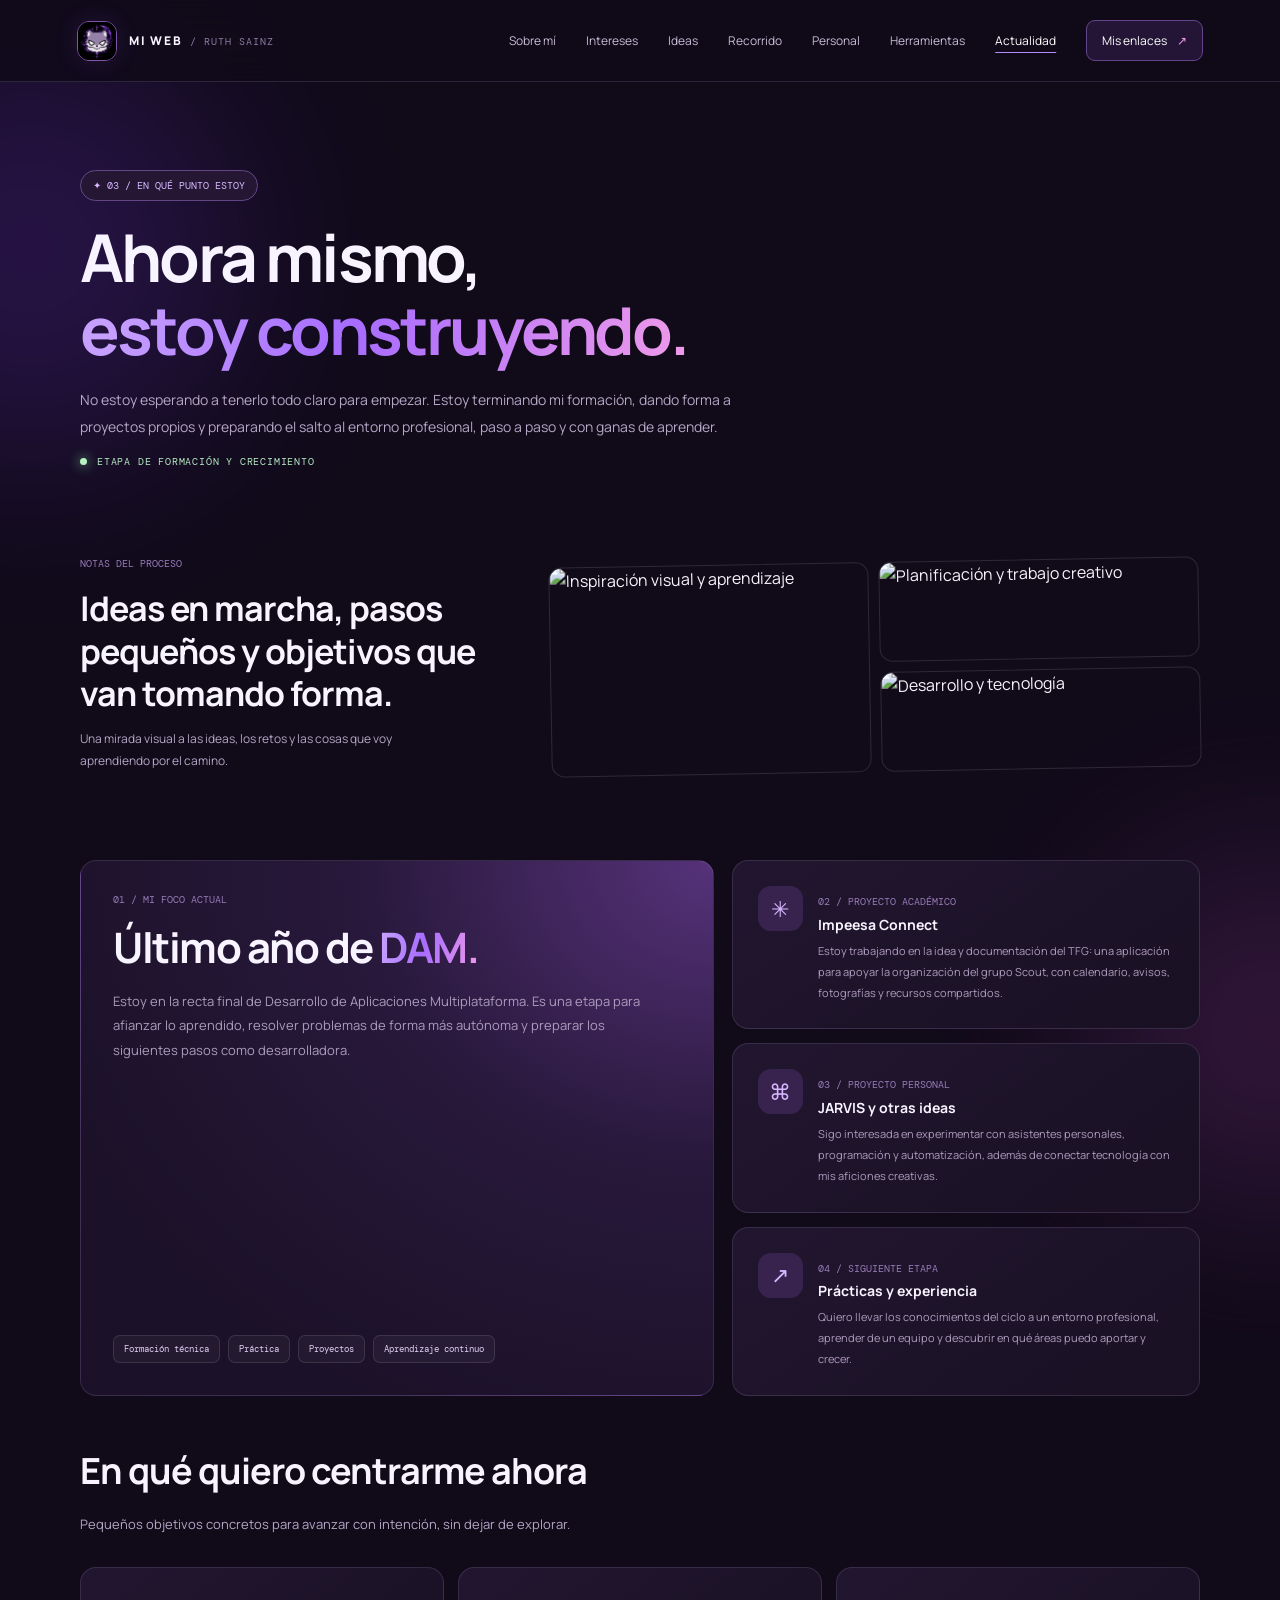
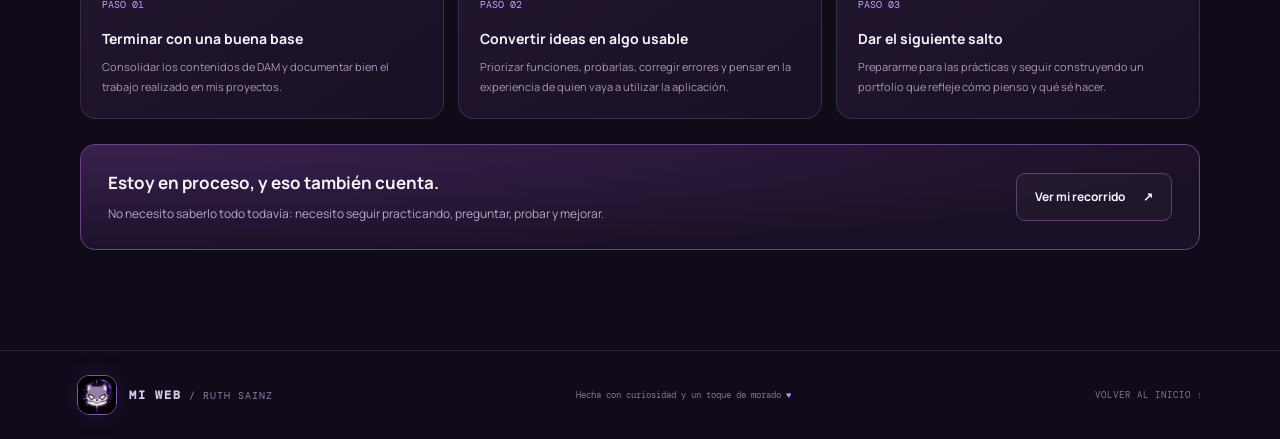
==== commit 45d772a7: "mejoras" ====
--- a/actualidad.html
+++ b/actualidad.html
@@ -26,7 +26,7 @@
         <header class="topbar">
             <a class="brand" href="index.html#inicio" aria-label="Ir al inicio"><img class="brand-logo" src="img/logo.png" alt="" width="40" height="40"><span>MI WEB<span class="brand-sub"> / RUTH SAINZ</span></span></a><button class="menu-toggle" type="button" aria-label="Abrir menú" aria-controls="menu-principal" aria-expanded="false">☰</button>
             <nav class="nav" id="menu-principal" aria-label="Navegación principal">
-                <a href="index.html#sobre-mi">Sobre mí</a><a href="index.html#intereses">Intereses</a><a href="index.html#proyectos">Proyectos</a><a href="recorrido.html">Recorrido</a><a href="personal.html">Personal</a><a href="herramientas.html">Herramientas</a><a href="actualidad.html" aria-current="page" class="current-page">Actualidad</a><a class="nav-cta" href="index.html#enlaces">Mis enlaces <span>↗</span></a>
+                <a href="index.html#sobre-mi">Sobre mí</a><a href="index.html#intereses">Intereses</a><a href="index.html#proyectos">Ideas</a><a href="recorrido.html">Recorrido</a><a href="personal.html">Personal</a><a href="herramientas.html">Herramientas</a><a href="actualidad.html" aria-current="page" class="current-page">Actualidad</a><a class="nav-cta" href="index.html#enlaces">Mis enlaces <span>↗</span></a>
             </nav>
         </header>
         <main>
--- a/styles.css
+++ b/styles.css
@@ -453,6 +453,70 @@
     font-size:10px;
     margin-top:3px
 }
+
+/* Sección personal: da espacio a la persona detrás de la tecnología. */
+.about-me-section {
+    padding: 96px 0 100px;
+}
+.identity-grid {
+    display: grid;
+    grid-template-columns: 1.2fr 1fr 1fr;
+    gap: 14px;
+}
+.identity-card {
+    min-height: 205px;
+    padding: 25px;
+    border: 1px solid var(--line);
+    border-radius: 14px;
+    background: linear-gradient(145deg, #21162f, #191122);
+    transition: transform .2s ease, border-color .2s ease;
+}
+.identity-card:hover {
+    transform: translateY(-3px);
+    border-color: #79519e;
+}
+.identity-card-main {
+    grid-row: span 2;
+    display: flex;
+    flex-direction: column;
+    justify-content: center;
+    background: radial-gradient(ellipse at top left, #38214e 0%, #21152f 62%, #191122 100%);
+    border-color: #67458c;
+}
+.identity-mark {
+    color: #d0aaff;
+    font-size: 27px;
+    margin-bottom: 18px;
+}
+.identity-label {
+    color: #bba0df;
+    font: 9px var(--mono);
+    letter-spacing: 1.5px;
+}
+.identity-card h3 {
+    font-size: 17px;
+    margin: 12px 0 8px;
+    letter-spacing: -.4px;
+}
+.identity-card-main h3 {
+    font-size: clamp(23px, 2.6vw, 31px);
+    line-height: 1.25;
+}
+.identity-card p {
+    margin: 0;
+    color: var(--muted);
+    font-size: 12px;
+    line-height: 1.9;
+}
+.identity-emoji {
+    color: #c7a3ff;
+    font-size: 24px;
+}
+.identity-more {
+    display: inline-flex;
+    margin-top: 24px;
+}
+
 .interests-section {
     padding:95px 0 105px;
     background:linear-gradient(180deg,#191025 0%,#140d1e 100%);
@@ -872,7 +936,7 @@
         max-width:500px
     }
 }
-@media(max-width:650px) {
+@media(max-width:650px) {\n    .about-me-section { padding:70px 0 75px }\n    .identity-grid { grid-template-columns:1fr; gap:11px }\n    .identity-card-main { grid-column:auto }\n    .identity-card { min-height:0; padding:22px }
     .topbar {
         height:70px
     }
